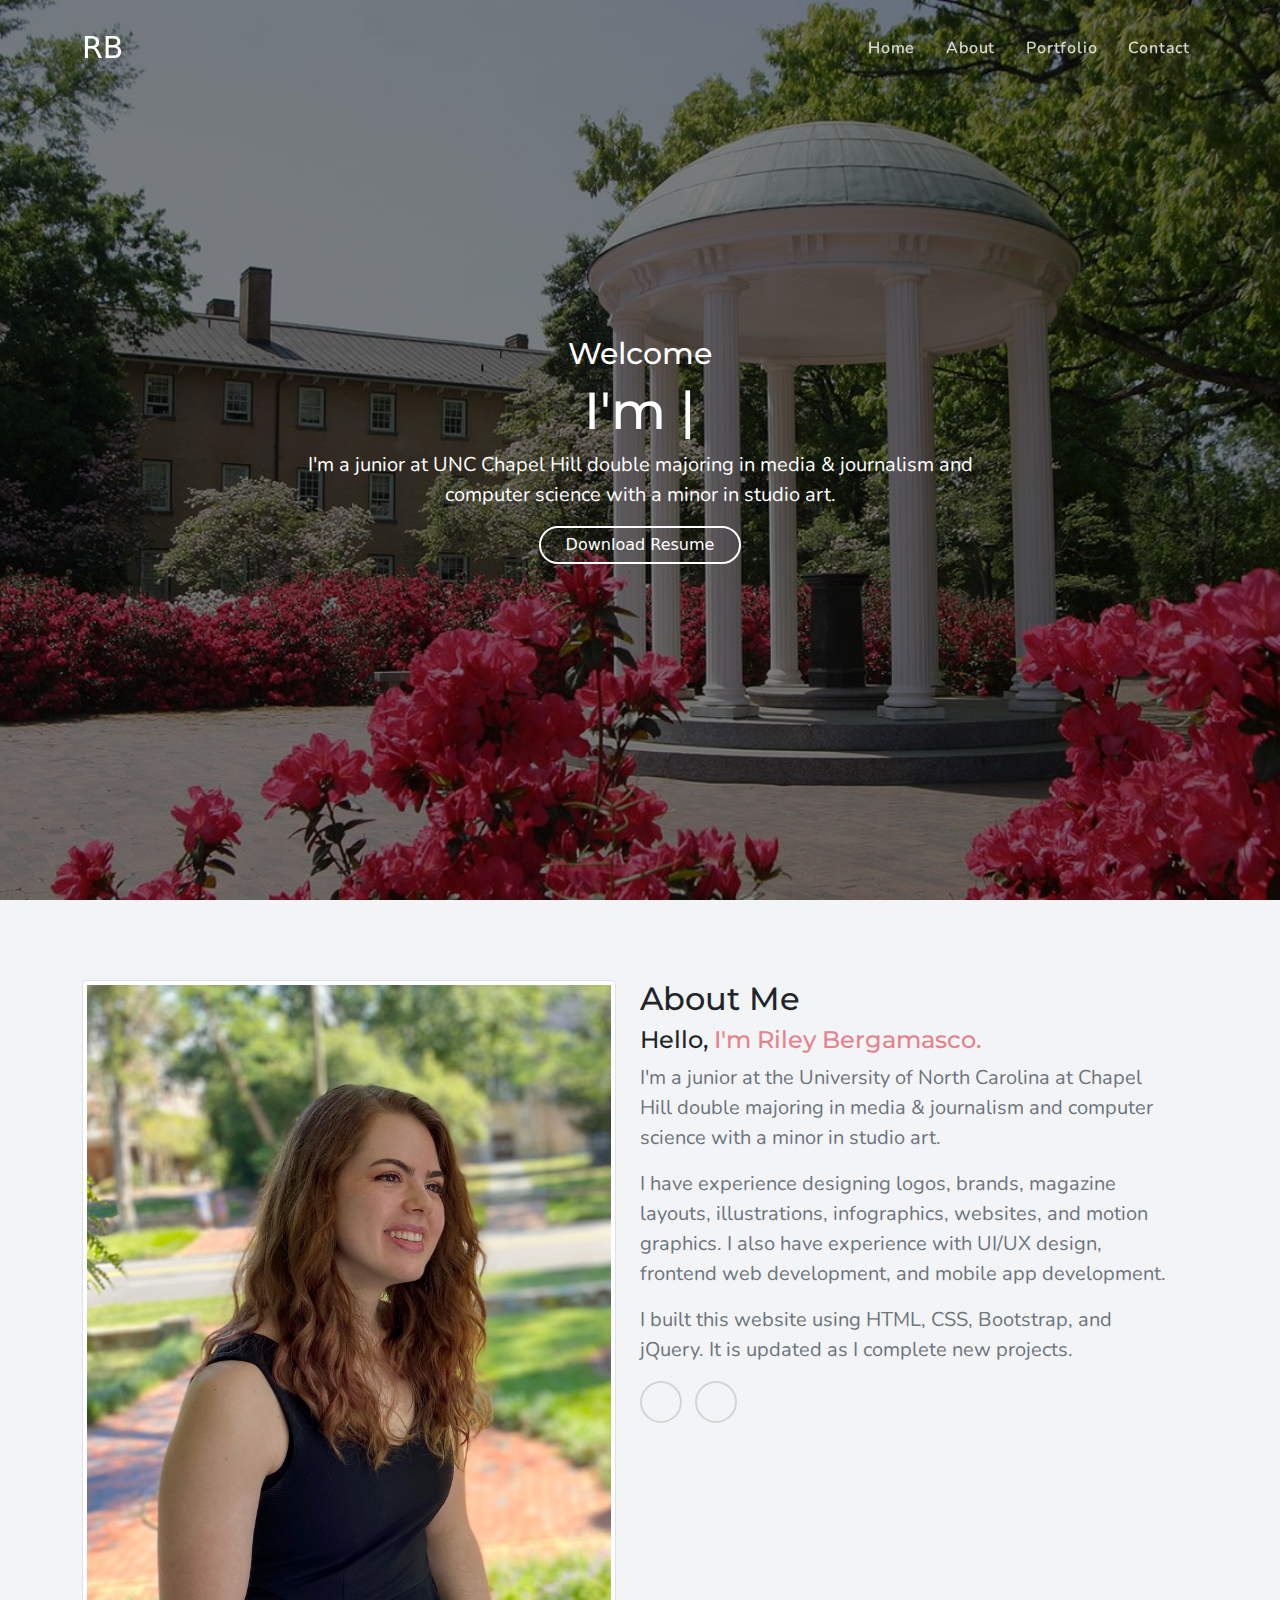
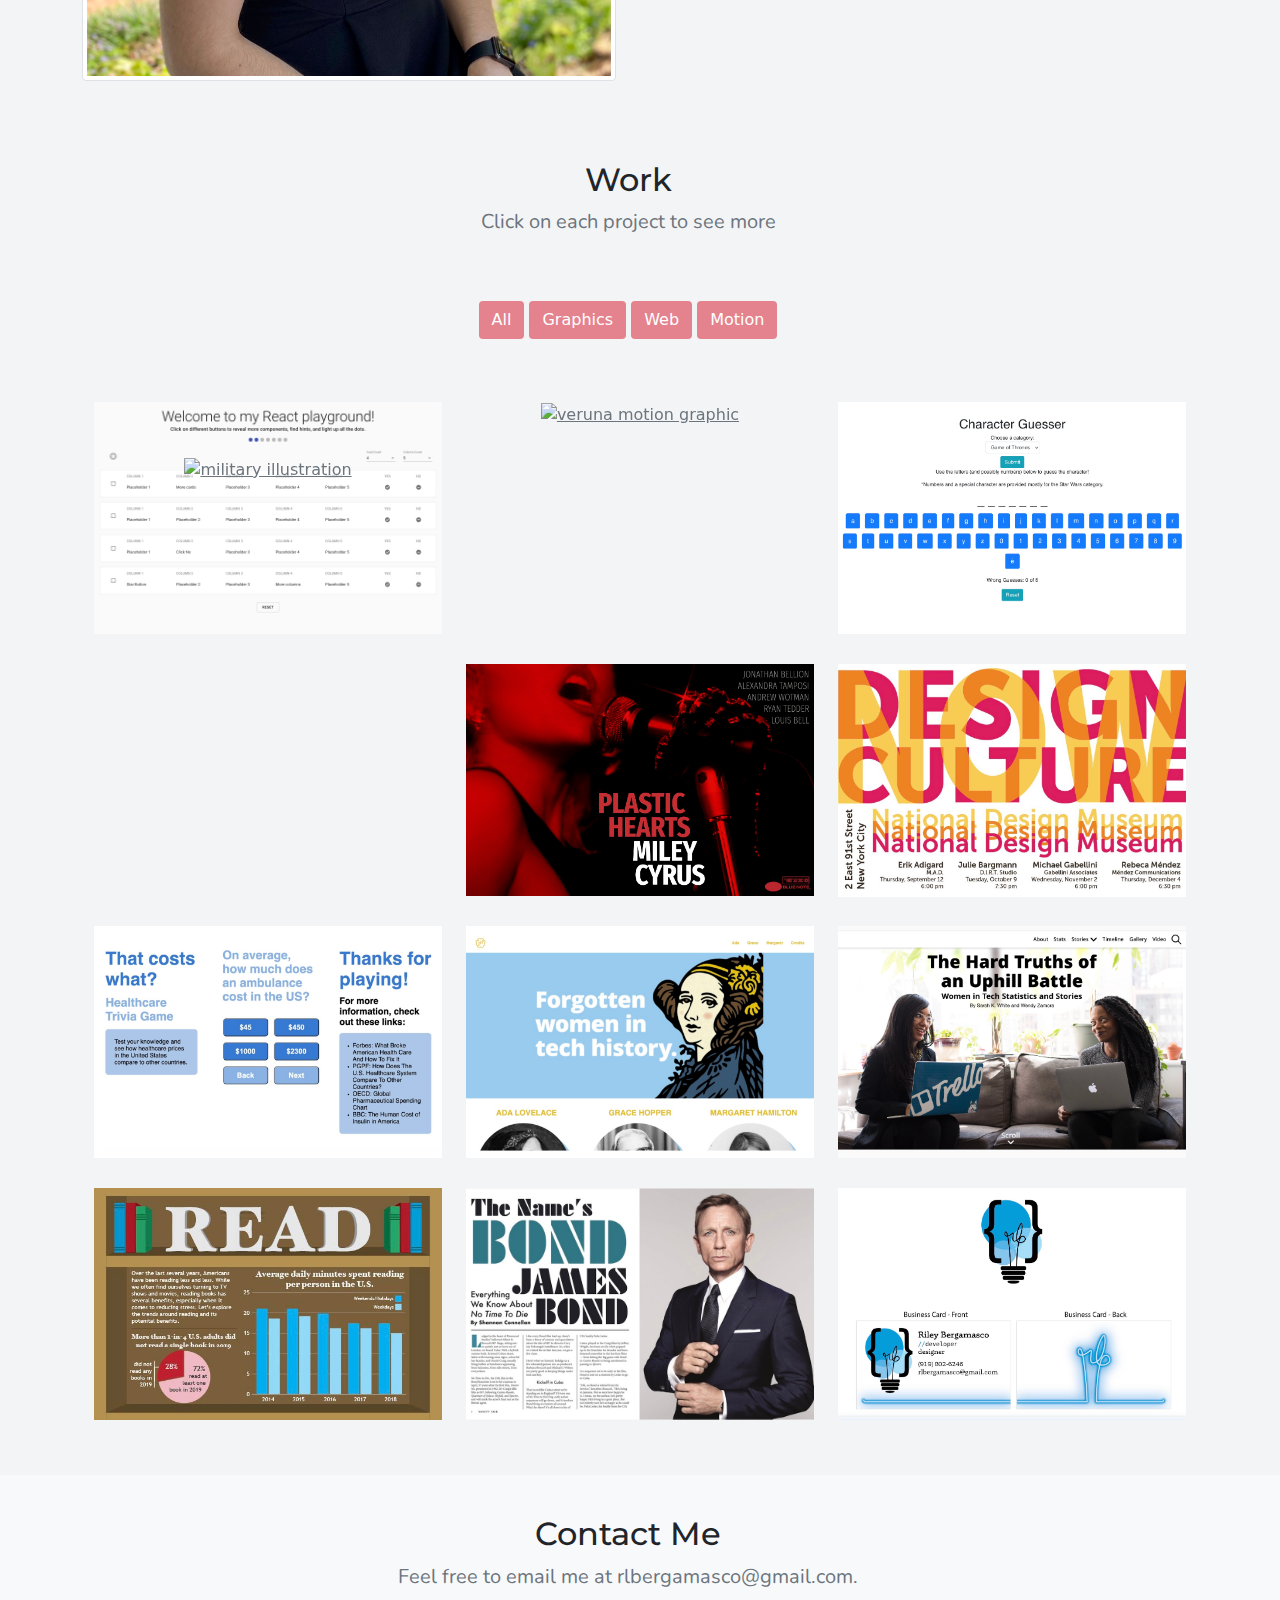
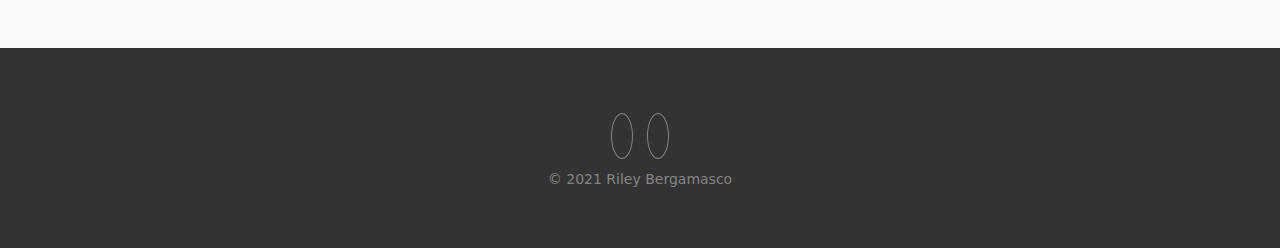
==== index.html @ 7dbed467 "Added react playground" ====
<!DOCTYPE html>
<html lang="en">
  <head>
    <meta charset="UTF-8" />
    <meta http-equiv="X-UA-Compatible" content="IE=edge" />
    <meta name="viewport" content="width=device-width, initial-scale=1.0" />
    <link rel="stylesheet" href="./lib/css/bootstrap.min.css" />
    <link rel="stylesheet" href="./lib/owl.carousel.min.css" />
    <link rel="stylesheet" href="./lib/owl.theme.default.min.css" />
    <link rel="icon" href="./images/rb-icon.png" />
    <link rel="stylesheet" href="./css/style.css" />
    <link rel="preconnect" href="https://fonts.gstatic.com" />
    <link
      href="https://fonts.googleapis.com/css2?family=Montserrat:wght@400;600;700&family=Nunito:wght@400;700&display=swap"
      rel="stylesheet"
    />
    <link rel="stylesheet" href="./lib/animate.css" />
    <title>Riley Bergamasco | Portfolio</title>
  </head>
  <body>
    <div class="preloader">
      <div class="circle"></div>
    </div>

    <nav class="navbar navbar-expand-lg sticky fixed-top r-nav">
      <div class="container">
        <a href="#" class="navbar-brand">RB</a>
        <button
          class="navbar-toggler"
          type="button"
          data-toggle="collapse"
          data-target="#navbarId"
        >
          <span><i class="fas fa-bars hamburger"></i></span>
        </button>
        <div class="collapse navbar-collapse" id="navbarId">
          <ul class="navbar-nav ms-auto">
            <li class="nav-item">
              <a href="#home" class="nav-link">Home</a>
            </li>
            <li class="nav-item">
              <a href="#about" class="nav-link">About</a>
            </li>
            <li class="nav-item">
              <a href="#portfolio" class="nav-link">Portfolio</a>
            </li>
            <li class="nav-item">
              <a href="#contact" class="nav-link">Contact</a>
            </li>
          </ul>
        </div>
      </div>
    </nav>

    <header id="home">
      <div class="container-fluid header-content">
        <div class="row">
          <div class="col text-center">
            <div class="content-box animate__animated animate__fadeInUp">
              <h4>Welcome</h4>
              <h1>
                I'm
                <span
                  class="element"
                  style="color: #ff8a98; font-weight: bold"
                ></span>
              </h1>
              <p>
                I'm a junior at UNC Chapel Hill double majoring in media &
                journalism and computer science with a minor in studio art.
              </p>
              <a
                href="./files/resume9-21-general.pdf"
                class="btn"
                download="rileybergamasco_resume"
                >Download Resume</a
              >
            </div>
          </div>
        </div>
      </div>
    </header>

    <div class="space"></div>

    <!-- About section -->

    <section class="about r-p" id="about">
      <div class="container">
        <div class="row">
          <div class="col-lg-6">
            <img
              src="./images/profile-picture2.jpg"
              class="img-fluid img-thumbnail"
              alt="profile picture"
            />
          </div>
          <div class="col-lg-6 mt-5 mt-lg-0">
            <h2>About Me</h2>
            <h4>
              Hello, <span style="color: #e4828d">I'm Riley Bergamasco.</span>
            </h4>
            <p>
              I'm a junior at the University of North Carolina at Chapel Hill
              double majoring in media & journalism and computer science with a
              minor in studio art.
            </p>
            <p>
              I have experience designing logos, brands, magazine layouts,
              illustrations, infographics, websites, and motion graphics. I also
              have experience with UI/UX design, frontend web development, and
              mobile app development.
            </p>
            <p>
              I built this website using HTML, CSS, Bootstrap, and jQuery. It is
              updated as I complete new projects.
            </p>
            <div>
              <ul class="list-inline">
                <li class="list-inline-item">
                  <a
                    href="https://www.linkedin.com/in/rileybergamasco/"
                    target="_blank"
                    ><i class="fab fa-linkedin-in"></i
                  ></a>
                </li>
                <li class="list-inline-item">
                  <a href="https://github.com/rlbergamasco" target="_blank"
                    ><i class="fab fa-github"></i
                  ></a>
                </li>
              </ul>
            </div>
          </div>
        </div>
      </div>
    </section>

    <!-- skills section -->

    <!-- <section class="exp-class" id="exp-id">
      <div class="container">
        <div class="row">
          <div
            class="col-md-6 d-flex justify-content-center align-items-center"
          >
            <h3>My Skills</h3>
          </div>
          <div class="col-md-6">
            <label>Java</label>
            <div class="progress">
              <div
                class="progress-bar"
                role="progressbar"
                style="width: 0%"
                aria-valuenow="0"
                aria-valuemin="0"
                aria-valuemax="100"
              >
                95%
              </div>
            </div>

            <label>HTML</label>
            <div class="progress">
              <div
                class="progress-bar"
                role="progressbar"
                style="width: 0%"
                aria-valuenow="0"
                aria-valuemin="0"
                aria-valuemax="100"
              >
                95%
              </div>
            </div>

            <label>CSS</label>
            <div class="progress">
              <div
                class="progress-bar"
                role="progressbar"
                style="width: 0%"
                aria-valuenow="0"
                aria-valuemin="0"
                aria-valuemax="100"
              >
                95%
              </div>
            </div>

            <label>JavaScript</label>
            <div class="progress">
              <div
                class="progress-bar"
                role="progressbar"
                style="width: 0%"
                aria-valuenow="0"
                aria-valuemin="0"
                aria-valuemax="100"
              >
                95%
              </div>
            </div>

            <label>Illustrator</label>
            <div class="progress">
              <div
                class="progress-bar"
                role="progressbar"
                style="width: 0%"
                aria-valuenow="0"
                aria-valuemin="0"
                aria-valuemax="100"
              >
                95%
              </div>
            </div>
          </div>

          <label>Photoshop</label>
          <div class="progress">
            <div
              class="progress-bar"
              role="progressbar"
              style="width: 0%"
              aria-valuenow="0"
              aria-valuemin="0"
              aria-valuemax="100"
            >
              95%
            </div>
          </div>

          <label>InDesign</label>
          <div class="progress">
            <div
              class="progress-bar"
              role="progressbar"
              style="width: 0%"
              aria-valuenow="0"
              aria-valuemin="0"
              aria-valuemax="100"
            >
              95%
            </div>
          </div>
        </div>
      </div>
    </section> -->

    <!-- services section -->

    <!-- <section class="services-class bg-sec r-p" id="services-id">
      <div class="container text-center">
        <div class="row">
          <div class="col">
            <h2>My Services</h2>
            <p>What we offer to our clients.</p>
          </div>
        </div>

        <div class="row">
          <div class="col-lg-4">
            <div class="card">
              <div class="card-header">
                <i class="fab fa-apple"></i>
              </div>
              <div class="card-body">
                <h5 class="card-title">App Development</h5>
                <div class="service-border"></div>
                <p class="card-text">
                  Lorem, ipsum dolor sit amet consectetur adipisicing elit.
                  Asperiores earum incidunt saepe, sequi officiis vero.
                </p>
              </div>
            </div>
          </div>

          <div class="col-lg-4">
            <div class="card">
              <div class="card-header">
                <i class="fab fa-opencart"></i>
              </div>
              <div class="card-body">
                <h5 class="card-title">E-Commerce Solutions</h5>
                <div class="service-border"></div>
                <p class="card-text">
                  Lorem, ipsum dolor sit amet consectetur adipisicing elit.
                  Asperiores earum incidunt saepe, sequi officiis vero.
                </p>
              </div>
            </div>
          </div>

          <div class="col-lg-4">
            <div class="card">
              <div class="card-header">
                <i class="fas fa-desktop"></i>
              </div>
              <div class="card-body">
                <h5 class="card-title">Website Development</h5>
                <div class="service-border"></div>
                <p class="card-text">
                  Lorem, ipsum dolor sit amet consectetur adipisicing elit.
                  Asperiores earum incidunt saepe, sequi officiis vero.
                </p>
              </div>
            </div>
          </div>
        </div>

        <div class="row">
          <div class="col-lg-4">
            <div class="card">
              <div class="card-header">
                <i class="fab fa-apple"></i>
              </div>
              <div class="card-body">
                <h5 class="card-title">App Development</h5>
                <div class="service-border"></div>
                <p class="card-text">
                  Lorem, ipsum dolor sit amet consectetur adipisicing elit.
                  Asperiores earum incidunt saepe, sequi officiis vero.
                </p>
              </div>
            </div>
          </div>

          <div class="col-lg-4">
            <div class="card">
              <div class="card-header">
                <i class="fab fa-opencart"></i>
              </div>
              <div class="card-body">
                <h5 class="card-title">E-Commerce Solutions</h5>
                <div class="service-border"></div>
                <p class="card-text">
                  Lorem, ipsum dolor sit amet consectetur adipisicing elit.
                  Asperiores earum incidunt saepe, sequi officiis vero.
                </p>
              </div>
            </div>
          </div>

          <div class="col-lg-4">
            <div class="card">
              <div class="card-header">
                <i class="fas fa-desktop"></i>
              </div>
              <div class="card-body">
                <h5 class="card-title">Website Development</h5>
                <div class="service-border"></div>
                <p class="card-text">
                  Lorem, ipsum dolor sit amet consectetur adipisicing elit.
                  Asperiores earum incidunt saepe, sequi officiis vero.
                </p>
              </div>
            </div>
          </div>
        </div>
      </div>
    </section> -->

    <!-- testimony section -->
    <!-- <setion class="testimony-class r-p bg-sec" id="testimony-id">
      <div class="container text-center">
        <div class="row">
          <div class="col">
            <h2>Testimony</h2>
            <p>What people say about me.</p>
          </div>
        </div>
        <div class="row">
          <div class="col">
            <div class="owl-carousel owl-theme">
              <div class="item">
                <div class="text-center test-item">
                  <i class="fas fa-quote-left"></i>
                  <div><img src="" class="mx-auto test-img rounded-circle" alt="someone"></div>
                  <p class="text-muted">Lorem ipsum dolor sit amet consectetur adipisicing elit. Reiciendis, eligendi.</p>
                  <p class="test-name">Name of person, title/company</p>
                </div>
              </div>

              <div class="item">
                <div class="text-center test-item">
                  <i class="fas fa-quote-left"></i>
                  <div><img src="" class="mx-auto test-img rounded-circle" alt="someone"></div>
                  <p class="text-muted">Lorem ipsum dolor sit amet consectetur adipisicing elit. Reiciendis, eligendi.</p>
                  <p class="test-name">Name of person, title/company</p>
                </div>
              </div>

              <div class="item">
                <div class="text-center test-item">
                  <i class="fas fa-quote-left"></i>
                  <div><img src="" class="mx-auto test-img rounded-circle" alt="someone"></div>
                  <p class="text-muted">Lorem ipsum dolor sit amet consectetur adipisicing elit. Reiciendis, eligendi.</p>
                  <p class="test-name">Name of person, title/company</p>
                </div>
              </div>

              <div class="item">
                <div class="text-center test-item">
                  <i class="fas fa-quote-left"></i>
                  <div><img src="" class="mx-auto test-img rounded-circle" alt="someone"></div>
                  <p class="text-muted">Lorem ipsum dolor sit amet consectetur adipisicing elit. Reiciendis, eligendi.</p>
                  <p class="test-name">Name of person, title/company</p>
                </div>
              </div>
            </div>
          </div>
        </div>
      </div>
    </setion> -->

    <!-- work section -->

    <!-- SPACING ISSUE IN WORK SECTION -->
    <section class="work r-p" id="portfolio">
      <div class="containter text-center">
        <div class="row">
          <div class="col mb-5">
            <h2>Work</h2>
            <p>Click on each project to see more</p>
          </div>
        </div>
        <div class="row">
          <div class="col-xs-12 mx-auto mb-5">
            <button class="btn r-btn" data-filter="all">All</button>
            <button class="btn r-btn" data-filter="1">Graphics</button>
            <button class="btn r-btn" data-filter="2">Web</button>
            <button class="btn r-btn" data-filter="3">Motion</button>
          </div>
        </div>
        <div class="container">
          <div class="row filter-container mx-auto">
            <div
              class="col-xs-6 col-sm-4 col-md-4 filtr-item card-wrapper"
              data-category="2"
            >
              <div>
                <a href="./web-design/react-playground/"
                  ><img
                    src="./images/react-playground.png"
                    class="img-fluid"
                    alt="react playground"
                /></a>
              </div>
            </div>

            <!-- <div
              class="col-xs-6 col-sm-4 col-md-4 filtr-item card-wrapper"
              data-category="2"
            >
              <div>
                <a href="./web-design/portfolio/"
                  ><img
                    src="./images/portfolio-home.jpg"
                    class="img-fluid"
                    alt="portfolio website"
                /></a>
              </div>
            </div> -->

            <!-- fix link and image -->
            <div
              class="col-xs-6 col-sm-4 col-md-4 filtr-item card-wrapper"
              data-category="3"
            >
              <div>
                <a href="./graphic-design/motion-graphic/"
                  ><img
                    src="./images/482-7-home.jpg"
                    class="img-fluid"
                    alt="veruna motion graphic"
                /></a>
              </div>
            </div>

            <div
              class="col-xs-6 col-sm-4 col-md-4 filtr-item card-wrapper"
              data-category="2"
            >
              <div>
                <a href="./web-design/character-guesser/"
                  ><img
                    src="./images/426-1-home.jpg"
                    class="img-fluid"
                    alt="character guesser"
                /></a>
              </div>
            </div>

            <!-- WANDAVISION fix link and image -->
            <!-- <div
              class="col-xs-6 col-sm-4 col-md-4 filtr-item card-wrapper"
              data-category="1"
            >
              <div>
                <a href="./graphic-design/album-redesign/"
                  ><img
                    src="./images/482-4-home.jpg"
                    class="img-fluid"
                    alt="wandavision zine"
                /></a>
              </div>
            </div> -->

            <!-- fix link -->
            <div
              class="col-xs-6 col-sm-4 col-md-4 filtr-item card-wrapper"
              data-category="1"
            >
              <div>
                <a href="./graphic-design/editorial-illustration/"
                  ><img
                    src="./images/482-4-home.jpg"
                    class="img-fluid"
                    alt="military illustration"
                /></a>
              </div>
            </div>

            <div
              class="col-xs-6 col-sm-4 col-md-4 filtr-item card-wrapper"
              data-category="1"
            >
              <div>
                <a href="./graphic-design/album-redesign/"
                  ><img
                    src="./images/482-2-home.jpg"
                    class="img-fluid"
                    alt="album cover design"
                /></a>
              </div>
            </div>

            <div
              class="col-xs-6 col-sm-4 col-md-4 filtr-item card-wrapper"
              data-category="1"
            >
              <div>
                <a href="./graphic-design/design-culture-now/"
                  ><img
                    src="./images/482-1-home.jpg"
                    class="img-fluid"
                    alt="design culture now poster"
                /></a>
              </div>
            </div>

            <div
              class="col-xs-6 col-sm-4 col-md-4 filtr-item card-wrapper"
              data-category="2"
            >
              <div>
                <a href="./web-design/that-costs-what/"
                  ><img
                    src="./images/queer-hack-20-home.jpg"
                    class="img-fluid"
                    alt="that costs what website"
                /></a>
              </div>
            </div>

            <div
              class="col-xs-6 col-sm-4 col-md-4 filtr-item card-wrapper"
              data-category="2"
            >
              <div>
                <a href="./web-design/forgotten-women/"
                  ><img
                    src="./images/187-2-home.jpg"
                    class="img-fluid"
                    alt="forgotten women website"
                /></a>
              </div>
            </div>

            <div
              class="col-xs-6 col-sm-4 col-md-4 filtr-item card-wrapper"
              data-category="2"
            >
              <div>
                <a href="./web-design/hard-truths/"
                  ><img
                    src="./images/187-1-home.jpg"
                    class="img-fluid"
                    alt="hard truths prototype"
                /></a>
              </div>
            </div>

            <div
              class="col-xs-6 col-sm-4 col-md-4 filtr-item card-wrapper"
              data-category="1"
            >
              <div>
                <a href="./graphic-design/read-infographic/"
                  ><img
                    src="./images/182-4-home.jpg"
                    class="img-fluid"
                    alt="reading infographic"
                /></a>
              </div>
            </div>

            <div
              class="col-xs-6 col-sm-4 col-md-4 filtr-item card-wrapper"
              data-category="1"
            >
              <div>
                <a href="./graphic-design/bond-magazine/"
                  ><img
                    src="./images/182-3-home.jpg"
                    class="img-fluid"
                    alt="james bond magazine"
                /></a>
              </div>
            </div>

            <div
              class="col-xs-6 col-sm-4 col-md-4 filtr-item card-wrapper"
              data-category="1"
            >
              <div>
                <a href="./graphic-design/identity-design/"
                  ><img
                    src="./images/182-1-home.jpg"
                    class="img-fluid"
                    alt="personal identity design"
                /></a>
              </div>
            </div>
          </div>
        </div>
      </div>
    </section>

    <!-- contact section -->

    <section class="contact r-p bg-sec" id="contact">
      <div class="container text-center">
        <div class="row">
          <div class="col">
            <h2>Contact Me</h2>
            <p>Feel free to email me at rlbergamasco@gmail.com.</p>
            <!-- <p>
              I'm Available for Full-Time Opportunities in the Summer and
              Part-Time Opportunities During the Semester
            </p> -->
          </div>
        </div>
        <!-- remove next two lines when uncommenting -->
      </div>
    </section>

    <!-- <div class="row mt-5">
          <div class="col">
            <form>
              <div class="form-row">
                <div class="form-group col-md-6">
                  <input type="text" class="form-control" placeholder="Name" />
                </div>
                <div class="form-group col-md-6">
                  <input
                    type="email"
                    class="form-control"
                    placeholder="Email"
                  />
                </div>
              </div>
              <div class="form-group">
                <input type="text" class="form-control" placeholder="Subject" />
              </div>
              <div class="form-group">
                <textarea
                  class="form-control"
                  rows="7"
                  placeholder="Your Message"
                  style="resize: none"
                ></textarea>
              </div>
              <button type="submit" class="btn r-btn float-right">
                Submit
              </button>
            </form>
          </div>
        </div>
      </div>
    </section> -->

    <!-- footer -->
    <footer>
      <div
        class="container h-100 d-flex align-items-center justify-content-center"
      >
        <div class="row">
          <div class="col">
            <div class="r-icon text-center mt-3">
              <ul class="list-inline justify-content-center">
                <li class="list-inline-item">
                  <a
                    href="https://www.linkedin.com/in/rileybergamasco/"
                    target="_blank"
                    ><i class="fab fa-linkedin-in"></i
                  ></a>
                </li>
                <li class="list-inline-item">
                  <a href="https://github.com/rlbergamasco" target="_blank"
                    ><i class="fab fa-github"></i
                  ></a>
                </li>
              </ul>
            </div>
            <small>&copy; 2021 Riley Bergamasco</small>
          </div>
        </div>
      </div>
    </footer>

    <script src="./lib/jquery-3.6.0.min.js"></script>
    <script src="./lib/popper.min.js"></script>
    <script src="./lib/typed.js"></script>
    <script src="./lib/jquery.waypoints.min.js"></script>
    <script src="./lib/jquery.filterizr.min.js"></script>
    <script src="./lib/owl.carousel.min.js"></script>
    <script src="./lib/js/bootstrap.min.js"></script>
    <script src="./js/app.js"></script>
    <script
      src="https://kit.fontawesome.com/4607f4eee4.js"
      crossorigin="anonymous"
    ></script>
  </body>
</html>
---- css/style.css ----
/* base rules */

* {
  margin: 0;
  padding: 0;
  max-width: 100%;
  /* max-width fixes the spacing issue in work section */
}

h1,
h2,
h3,
h4,
h5,
h6 {
  font-family: "Montserrat", sans-serif;
}

h3 {
  font-size: 22px;
}

body {
  background-color: #f3f4f5;
}

p {
  font-family: "Nunito", sans-serif;
  font-size: 20px;
  line-height: 30px;
  color: #6c757d;
}

a {
  color: #6c757d;
}

a:hover {
  color: black;
}

.r-btn {
  padding-bottom: 5px 20px;
  background-color: #e4828d !important;
  color: white !important;
}

.bg-sec {
  background: #f8f9fa;
}

/* preloader */

.preloader {
  position: fixed;
  top: 0;
  left: 0;
  width: 100%;
  height: 100%;
  background-color: black;
  z-index: 99998;
}

.preloader:before {
  content: "";
  position: absolute;
  bottom: 0;
  width: 100%;
  height: 50%;
  background: black;
  transition: 1s;
}

.preloader:after {
  content: "";
  position: absolute;
  top: 0;
  width: 100%;
  height: 50%;
  background: black;
  transition: 1s;
}

.preloader.complete:before {
  bottom: -50%;
}

.preloader.complete:after {
  top: -50%;
}

.preloader.complete {
  visibility: hidden;
}

.circle {
  position: absolute;
  top: 50%;
  left: 50%;
  transform: translate(-50%, -50%);
  width: 100px;
  height: 100px;
  border-radius: 50%;
  border: 10px solid rgba(255, 255, 255, 0.1);
  border-top: 10px solid #e4828d;
  animation: animate 1.5s infinite linear;
  z-index: 99999;
}

@keyframes animate {
  0% {
    transform: translate(-50%, -50%) rotate(0deg);
  }
  100% {
    transform: translate(-50%, -50%) rotate(360deg);
  }
}

/* navigation */

nav.r-nav {
  background: transparent;
  padding: 20px 0;
  transition: 0.5s all;
}

nav .navbar-brand {
  font-size: 30px;
  color: white;
  /* transition: 0.5s all; */
}

nav .navbar-nav li a {
  color: rgba(255, 255, 255, 0.8) !important;
  font-size: 16px;
  letter-spacing: 0.05em;
  font-weight: 600;
  font-family: "Nunito", sans-serif;
}

nav .navbar-nav li {
  margin-left: 15px;
}

nav.r-nav.stickyadd {
  background: white !important;
  padding: 15px 0;
  box-shadow: 0 1px 8px 3px rgba(0, 0, 0, 0.05);
  transition: 0.5s all ease-in-out;
}

nav.stickyadd .navbar-brand {
  color: black;
  font-size: 40px;
  transition: 0.5s all;
}

nav.stickyadd .navbar-nav .nav-link {
  color: black !important;
}

.navbar .hamburger {
  color: white;
}

nav.stickyadd .hamburger {
  color: black;
}

.space {
  height: 40px;
}

.r-p {
  padding-top: 40px;
  padding-bottom: 40px;
}

/* nav for side pages */
nav.r-nav.dark {
  background: none;
  padding: 15px 0;
  transition: 0.5s all ease-in-out;
}

nav.dark .navbar-brand {
  color: black;
  transition: 0.5s all;
}

nav.dark .navbar-nav .nav-link {
  color: black !important;
}

nav.dark .hamburger {
  color: black;
}

/* header */

header {
  height: 100vh;
  width: 100%;
  background-image: linear-gradient(rgba(0, 0, 0, 0.5), rgba(0, 0, 0, 0.5)),
    url("../images/old-well.jpg");
  background-repeat: no-repeat;
  background-size: cover;
  background-position: center;
}

.header-content {
  height: 100vh;
  display: flex;
  flex-direction: column;
  align-items: center;
  justify-content: center;
}

.content-box {
  max-width: 700px;
  color: white;
}

.content-box h4 {
  font-size: 30px;
}

.content-box h1 {
  font-size: 52px;
}

@media (min-width: 150px) {
  .content-box h1 {
    font-size: 27px;
  }
}

@media (min-width: 380px) {
  .content-box h1 {
    font-size: 30px;
  }
}

@media (min-width: 500px) {
  .content-box h1 {
    font-size: 40px;
  }
}

@media (min-width: 700px) {
  .content-box h1 {
    font-size: 52px;
  }
}

.content-box a {
  color: white;
  text-decoration: none;
  border: 2px solid white;
  border-radius: 20px;
  padding: 5px 25px;
}

.content-box a:hover {
  color: black;
  background: white;
  transition: 0.5s all;
}

.content-box p {
  color: white;
}

/* about section*/

.about li a {
  color: black;
  display: inline-block;
  height: 42px;
  width: 42px;
  font-size: 20px;
  border: 2px solid #d4d4d4;
  border-radius: 50%;
  line-height: 40px;
  transition: 0.5s all;
  text-align: center;
}

.about li a:hover {
  color: #e4828d;
}

/* experience section */

.exp-class .progress {
  height: 10px;
  border-radius: 20px;
  font-size: 10px;
}

.progress-bar {
  background-color: #e4828d !important;
}

.exp-class label {
  font-size: 20px;
  margin: 10px;
}

/* service section */

.card,
.card-header {
  background: #f8f9fa !important;
}

.card-header {
  border: none !important;
}

.services-class .card-header i {
  font-size: 50px;
}

.service-border {
  height: 2px;
  width: 40px;
  margin: 15px auto;
  background: #e65f78;
}

/* testimony section */

.testimony-class .test-item {
  max-width: 500px;
  margin: 50px auto;
}

.testimony-class .test-item .test-img {
  width: 50px;
  height: 50px;
  object-fit: cover;
}

.testimony-class .test-item i {
  color: grey;
}

.test-item p.test-name {
  font-size: 11px;
}

/* work section */

.work .card-wrapper {
  padding-top: 15px;
  padding-bottom: 15px;
}

/* footer */

footer {
  height: 200px;
  background-color: #333333;
}

footer .r-icon a {
  font-size: 20px;
  color: #848484;
  padding: 10px;
  border: 1px solid #848484;
  border-radius: 50%;
}

footer .r-icon a:hover {
  border: 1px solid #eee;
  color: #eee;
  transition: 0.5s all;
}

small {
  color: #848484;
}
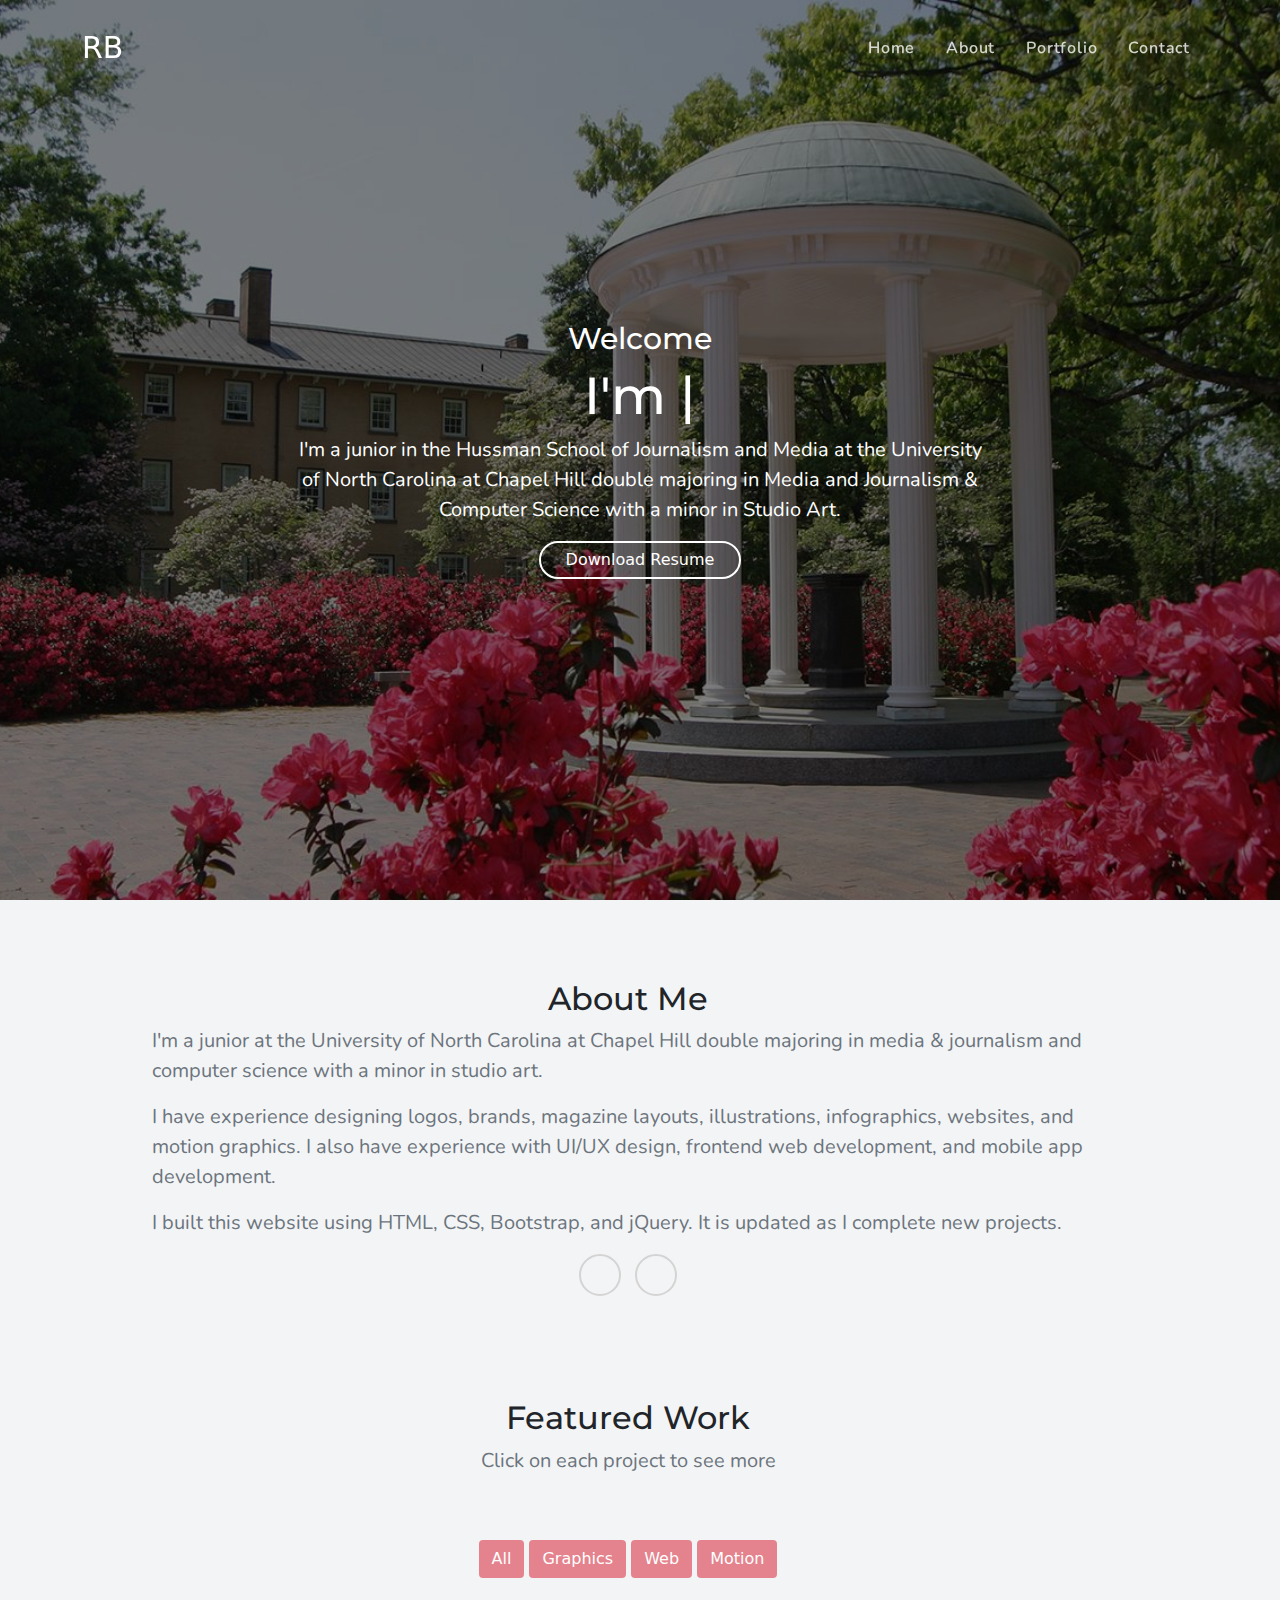
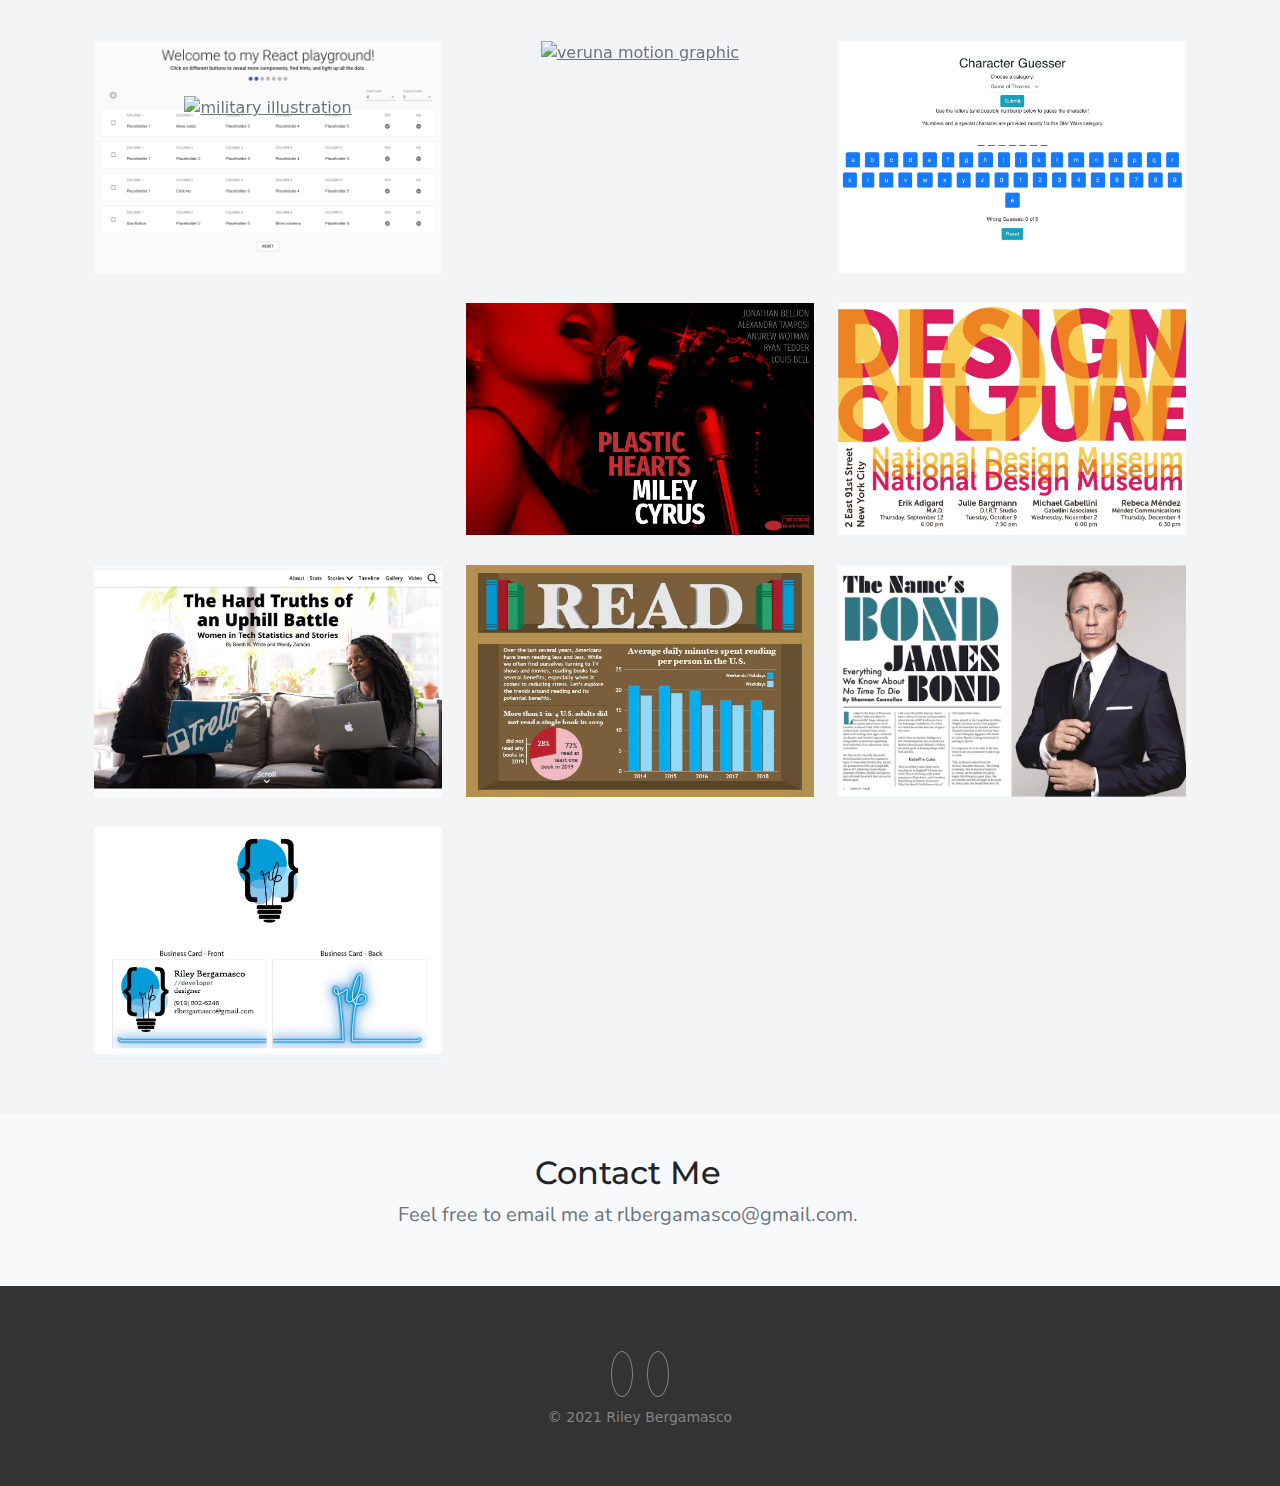
==== commit f2511a8c: "Fixed nav bar, updated resume and intro" ====
--- a/index.html
+++ b/index.html
@@ -28,8 +28,8 @@
         <button
           class="navbar-toggler"
           type="button"
-          data-toggle="collapse"
-          data-target="#navbarId"
+          data-bs-toggle="collapse"
+          data-bs-target="#navbarId"
         >
           <span><i class="fas fa-bars hamburger"></i></span>
         </button>
@@ -66,11 +66,13 @@
                 ></span>
               </h1>
               <p>
-                I'm a junior at UNC Chapel Hill double majoring in media &
-                journalism and computer science with a minor in studio art.
+                I'm a junior in the Hussman School of Journalism and Media at
+                the University of North Carolina at Chapel Hill double majoring
+                in Media and Journalism & Computer Science with a minor in
+                Studio Art.
               </p>
               <a
-                href="./files/resume9-21-general.pdf"
+                href="./files/resume.pdf"
                 class="btn"
                 download="rileybergamasco_resume"
                 >Download Resume</a
@@ -85,21 +87,11 @@
 
     <!-- About section -->
 
-    <section class="about r-p" id="about">
+    <section class="about r-p mx-auto" id="about">
       <div class="container">
         <div class="row">
-          <div class="col-lg-6">
-            <img
-              src="./images/profile-picture2.jpg"
-              class="img-fluid img-thumbnail"
-              alt="profile picture"
-            />
-          </div>
-          <div class="col-lg-6 mt-5 mt-lg-0">
-            <h2>About Me</h2>
-            <h4>
-              Hello, <span style="color: #e4828d">I'm Riley Bergamasco.</span>
-            </h4>
+          <div class="col mt-5 mt-lg-0 about">
+            <h2 class="text-center">About Me</h2>
             <p>
               I'm a junior at the University of North Carolina at Chapel Hill
               double majoring in media & journalism and computer science with a
@@ -115,7 +107,7 @@
               I built this website using HTML, CSS, Bootstrap, and jQuery. It is
               updated as I complete new projects.
             </p>
-            <div>
+            <div class="d-flex justify-content-center">
               <ul class="list-inline">
                 <li class="list-inline-item">
                   <a
@@ -422,7 +414,7 @@
       <div class="containter text-center">
         <div class="row">
           <div class="col mb-5">
-            <h2>Work</h2>
+            <h2>Featured Work</h2>
             <p>Click on each project to see more</p>
           </div>
         </div>
@@ -551,7 +543,7 @@
               </div>
             </div>
 
-            <div
+            <!-- <div
               class="col-xs-6 col-sm-4 col-md-4 filtr-item card-wrapper"
               data-category="2"
             >
@@ -563,9 +555,9 @@
                     alt="that costs what website"
                 /></a>
               </div>
-            </div>
-
-            <div
+            </div> -->
+
+            <!-- <div
               class="col-xs-6 col-sm-4 col-md-4 filtr-item card-wrapper"
               data-category="2"
             >
@@ -577,7 +569,7 @@
                     alt="forgotten women website"
                 /></a>
               </div>
-            </div>
+            </div> -->
 
             <div
               class="col-xs-6 col-sm-4 col-md-4 filtr-item card-wrapper"
@@ -721,7 +713,7 @@
       </div>
     </footer>
 
-    <script src="./lib/jquery-3.6.0.min.js"></script>
+    <script src="https://ajax.googleapis.com/ajax/libs/jquery/3.5.1/jquery.min.js"></script>
     <script src="./lib/popper.min.js"></script>
     <script src="./lib/typed.js"></script>
     <script src="./lib/jquery.waypoints.min.js"></script>
--- a/css/style.css
+++ b/css/style.css
@@ -273,6 +273,10 @@
 
 /* about section*/
 
+.about {
+  max-width: 1000px;
+}
+
 .about li a {
   color: black;
   display: inline-block;
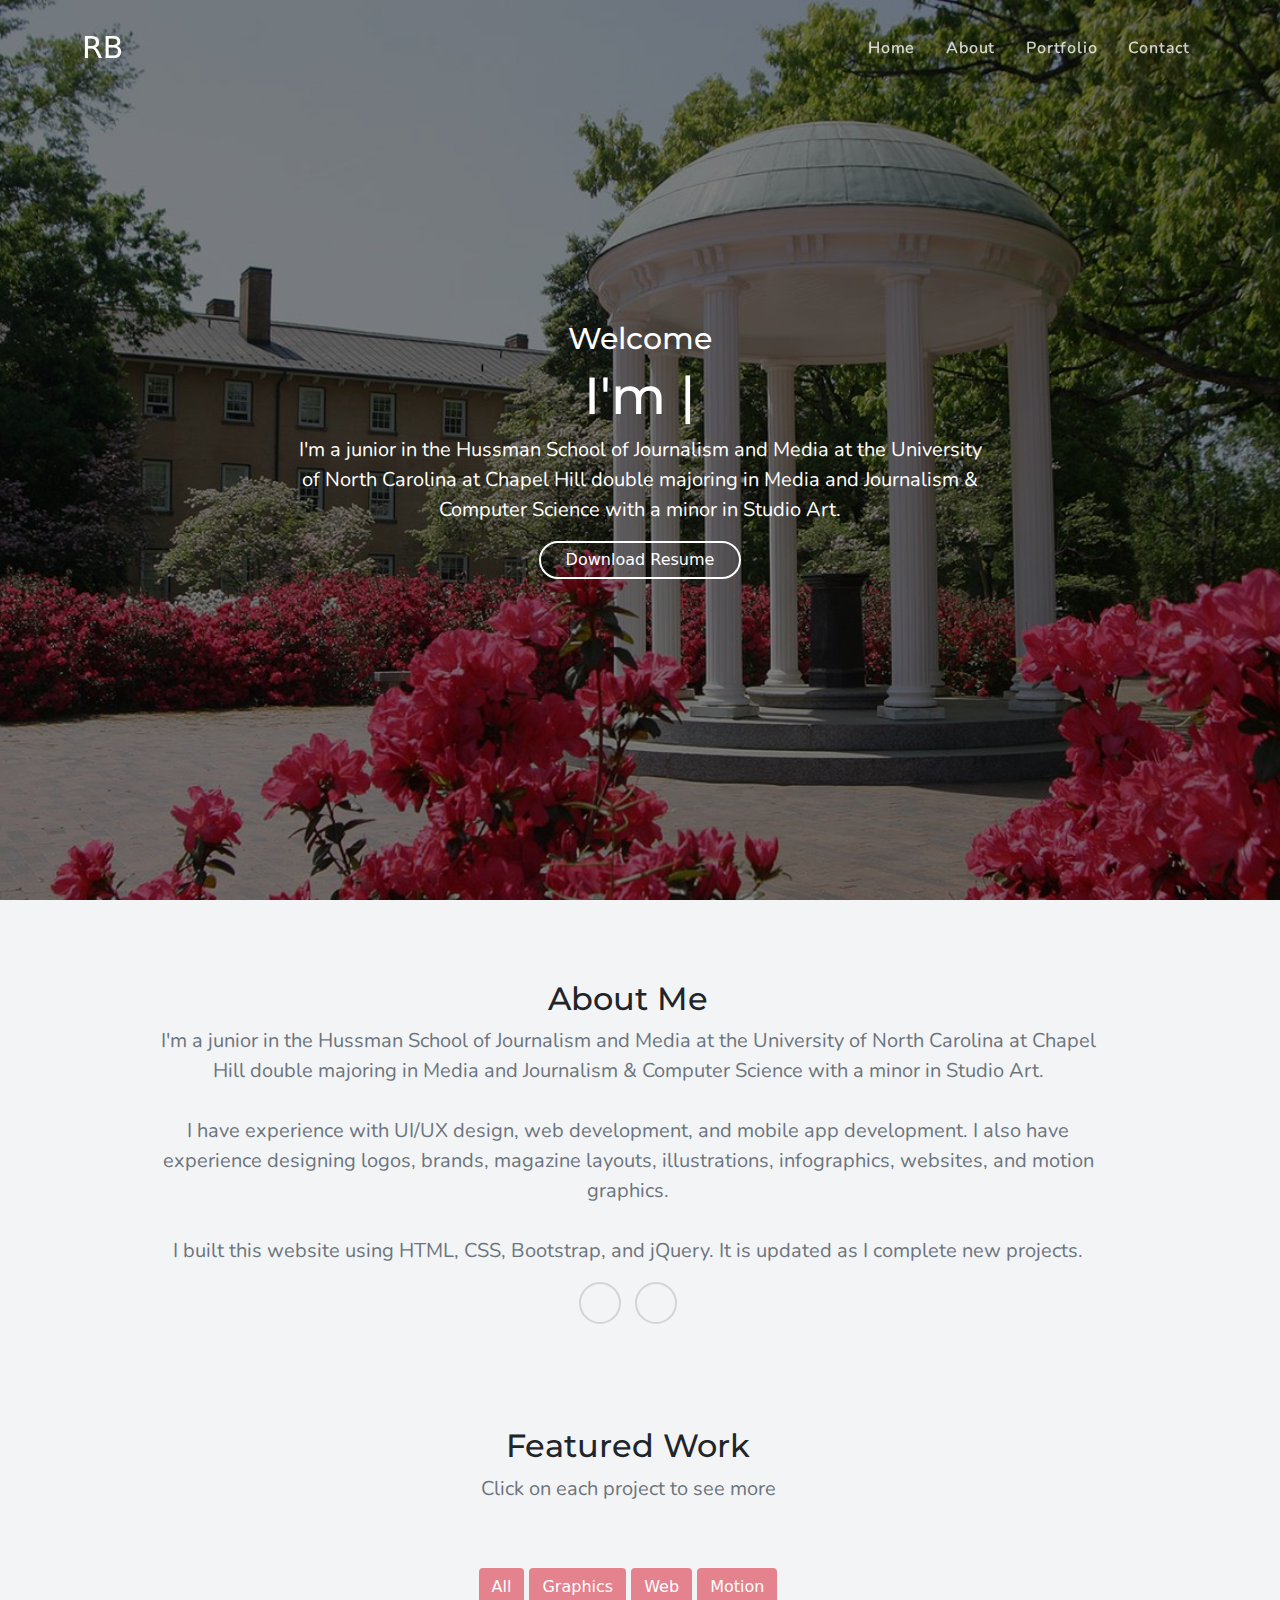
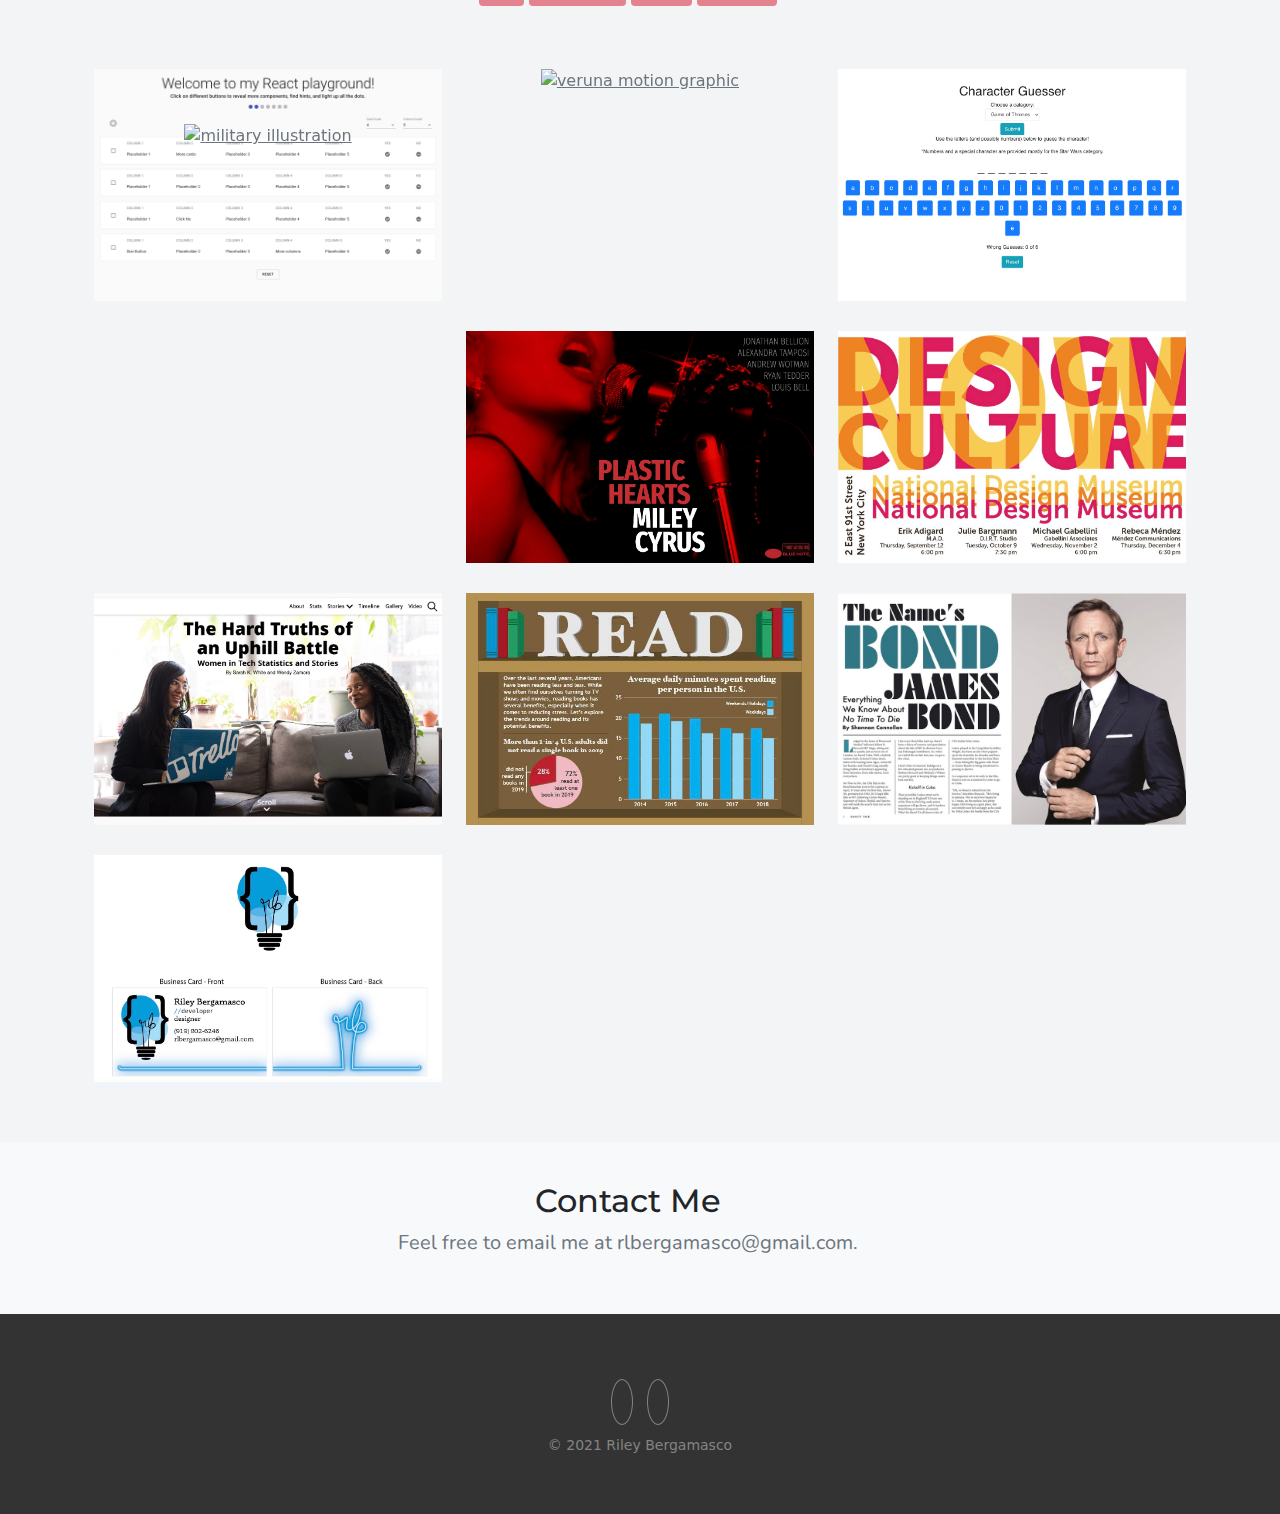
==== commit 93716f87: "intro update" ====
--- a/index.html
+++ b/index.html
@@ -92,18 +92,15 @@
         <div class="row">
           <div class="col mt-5 mt-lg-0 about">
             <h2 class="text-center">About Me</h2>
-            <p>
-              I'm a junior at the University of North Carolina at Chapel Hill
-              double majoring in media & journalism and computer science with a
-              minor in studio art.
-            </p>
-            <p>
-              I have experience designing logos, brands, magazine layouts,
-              illustrations, infographics, websites, and motion graphics. I also
-              have experience with UI/UX design, frontend web development, and
-              mobile app development.
-            </p>
-            <p>
+            <p class="text-center">
+              I'm a junior in the Hussman School of Journalism and Media at
+              the University of North Carolina at Chapel Hill double majoring
+              in Media and Journalism & Computer Science with a minor in
+              Studio Art. </br></br>
+              I have experience with UI/UX design, web development, and
+              mobile app development. I also have experience designing logos,
+              brands, magazine layouts, illustrations, infographics, websites,
+              and motion graphics. </br></br>
               I built this website using HTML, CSS, Bootstrap, and jQuery. It is
               updated as I complete new projects.
             </p>
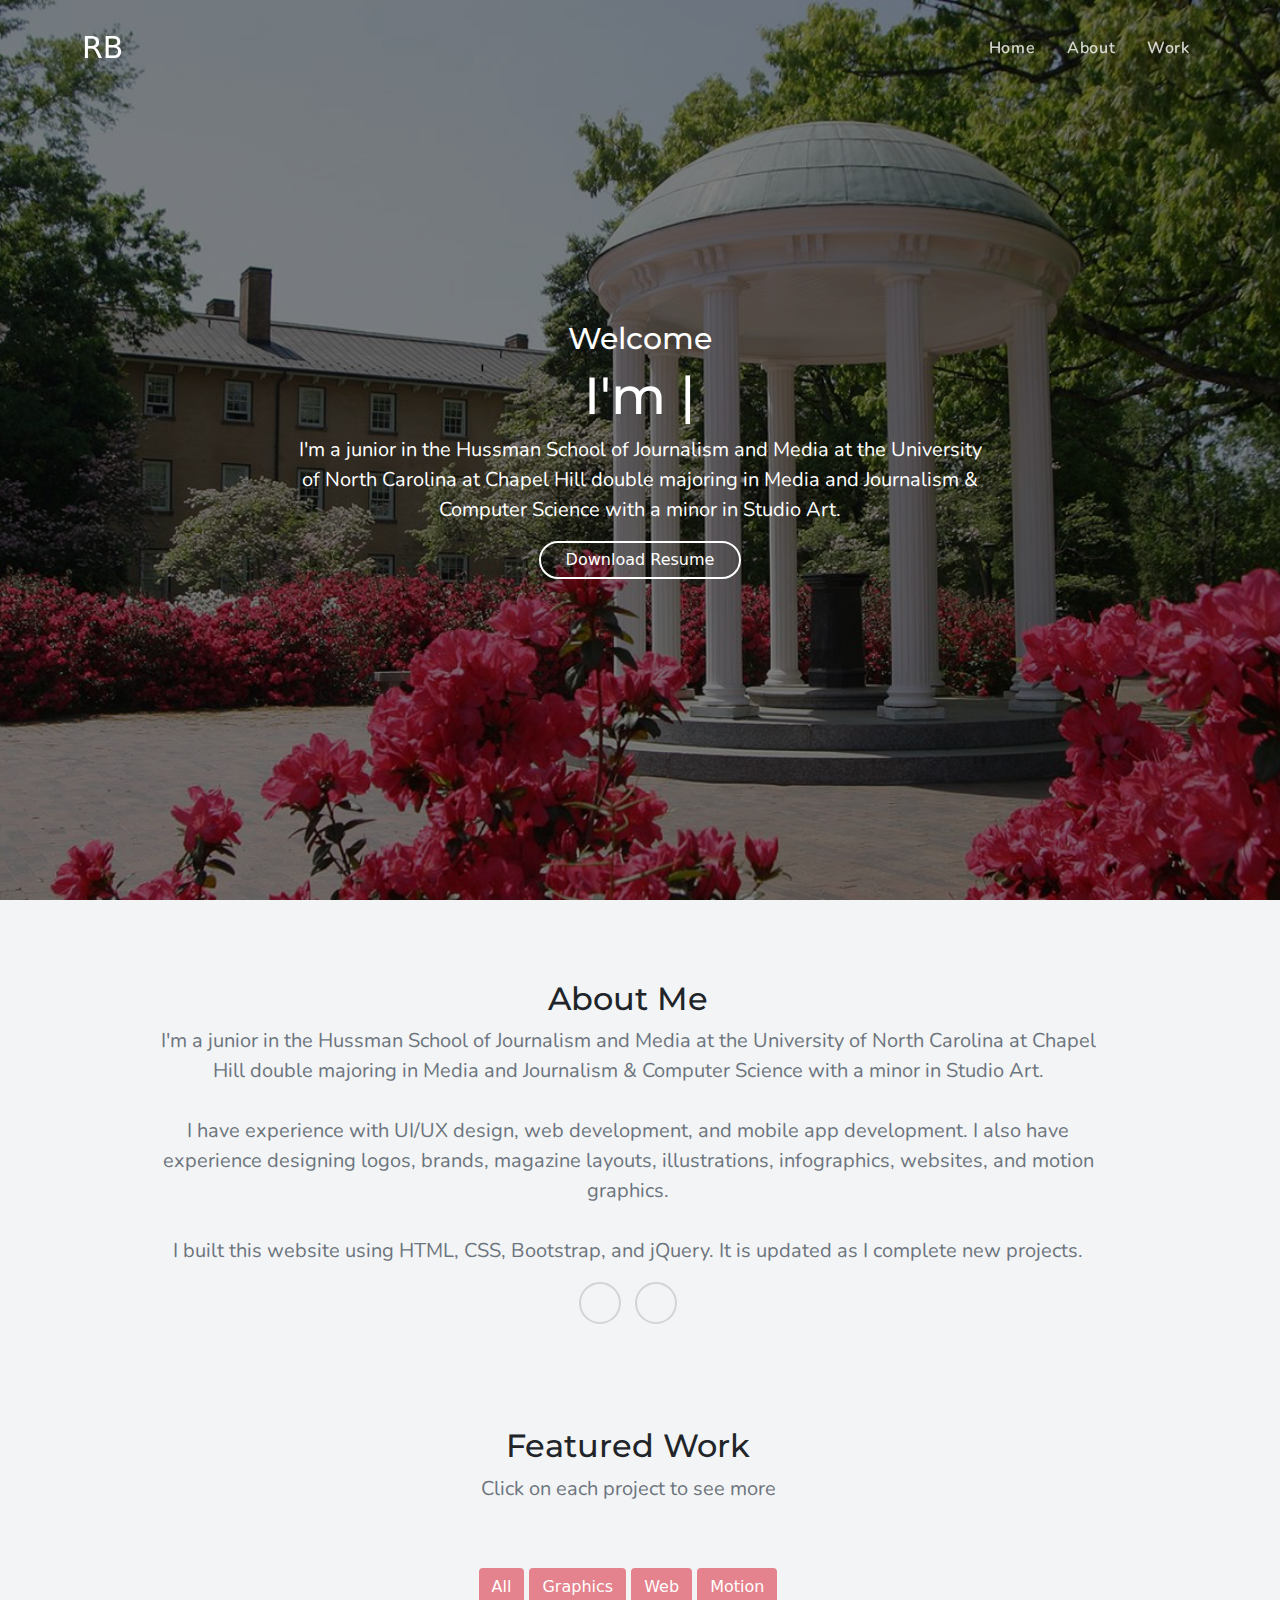
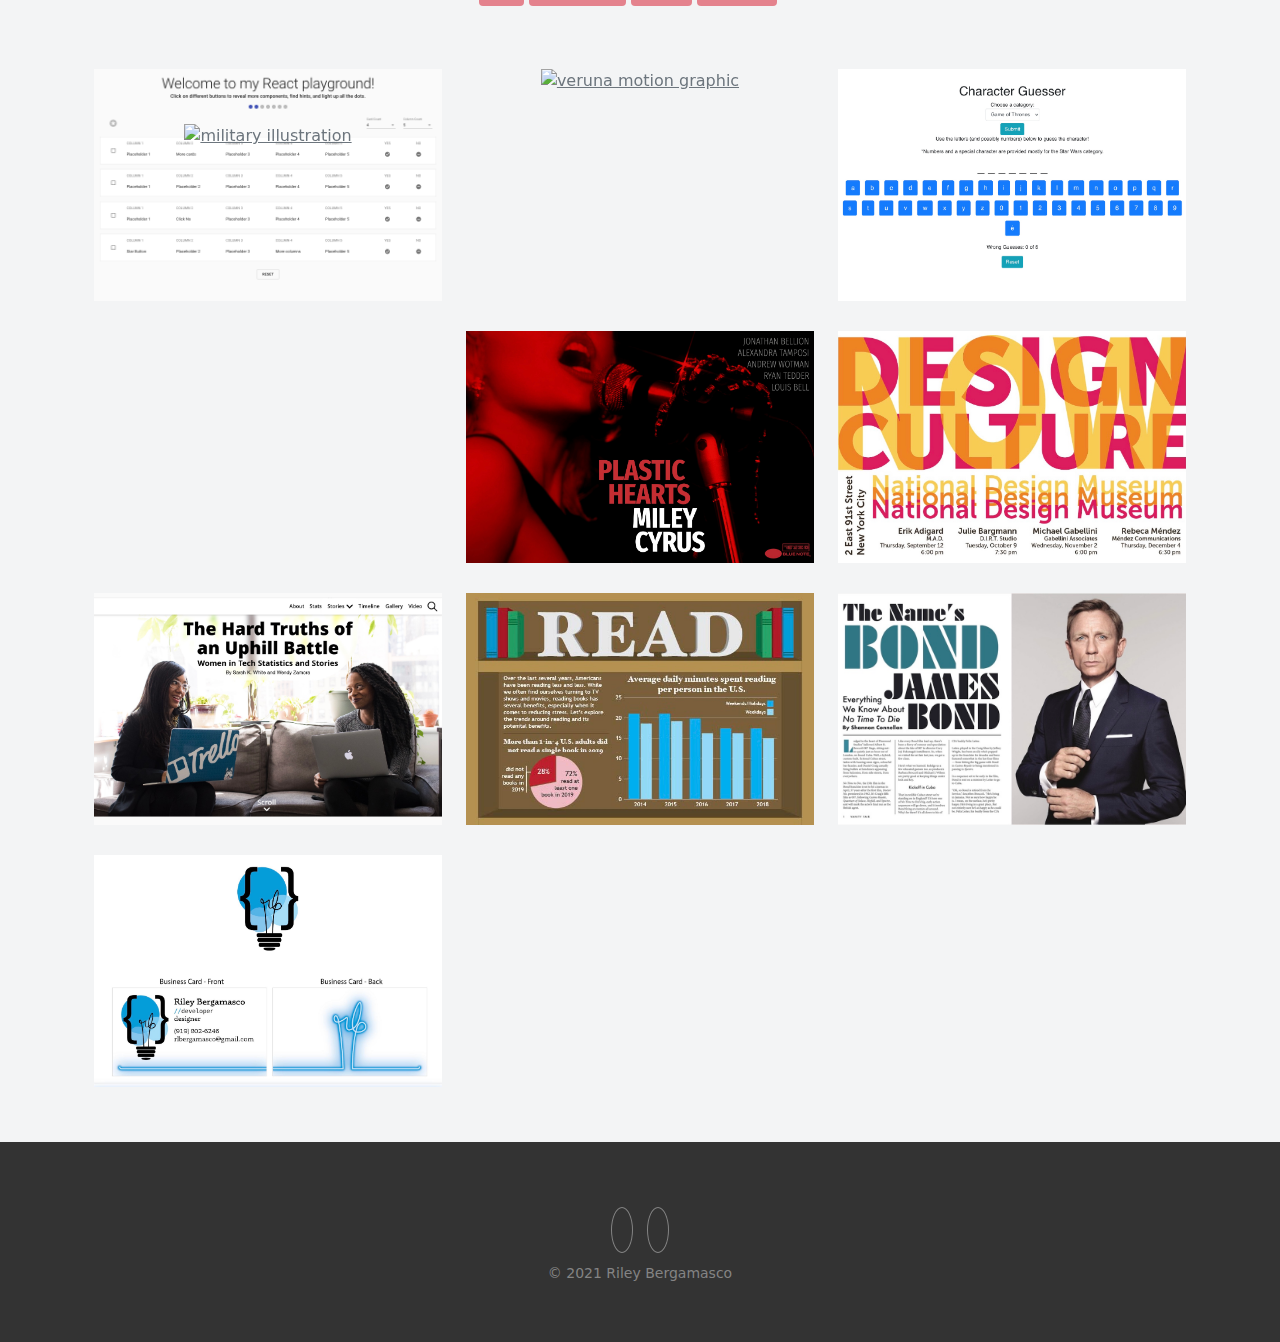
==== commit 75734269: "Nav changes" ====
--- a/index.html
+++ b/index.html
@@ -42,10 +42,7 @@
               <a href="#about" class="nav-link">About</a>
             </li>
             <li class="nav-item">
-              <a href="#portfolio" class="nav-link">Portfolio</a>
-            </li>
-            <li class="nav-item">
-              <a href="#contact" class="nav-link">Contact</a>
+              <a href="#portfolio" class="nav-link">Work</a>
             </li>
           </ul>
         </div>
@@ -628,59 +625,6 @@
       </div>
     </section>
 
-    <!-- contact section -->
-
-    <section class="contact r-p bg-sec" id="contact">
-      <div class="container text-center">
-        <div class="row">
-          <div class="col">
-            <h2>Contact Me</h2>
-            <p>Feel free to email me at rlbergamasco@gmail.com.</p>
-            <!-- <p>
-              I'm Available for Full-Time Opportunities in the Summer and
-              Part-Time Opportunities During the Semester
-            </p> -->
-          </div>
-        </div>
-        <!-- remove next two lines when uncommenting -->
-      </div>
-    </section>
-
-    <!-- <div class="row mt-5">
-          <div class="col">
-            <form>
-              <div class="form-row">
-                <div class="form-group col-md-6">
-                  <input type="text" class="form-control" placeholder="Name" />
-                </div>
-                <div class="form-group col-md-6">
-                  <input
-                    type="email"
-                    class="form-control"
-                    placeholder="Email"
-                  />
-                </div>
-              </div>
-              <div class="form-group">
-                <input type="text" class="form-control" placeholder="Subject" />
-              </div>
-              <div class="form-group">
-                <textarea
-                  class="form-control"
-                  rows="7"
-                  placeholder="Your Message"
-                  style="resize: none"
-                ></textarea>
-              </div>
-              <button type="submit" class="btn r-btn float-right">
-                Submit
-              </button>
-            </form>
-          </div>
-        </div>
-      </div>
-    </section> -->
-
     <!-- footer -->
     <footer>
       <div
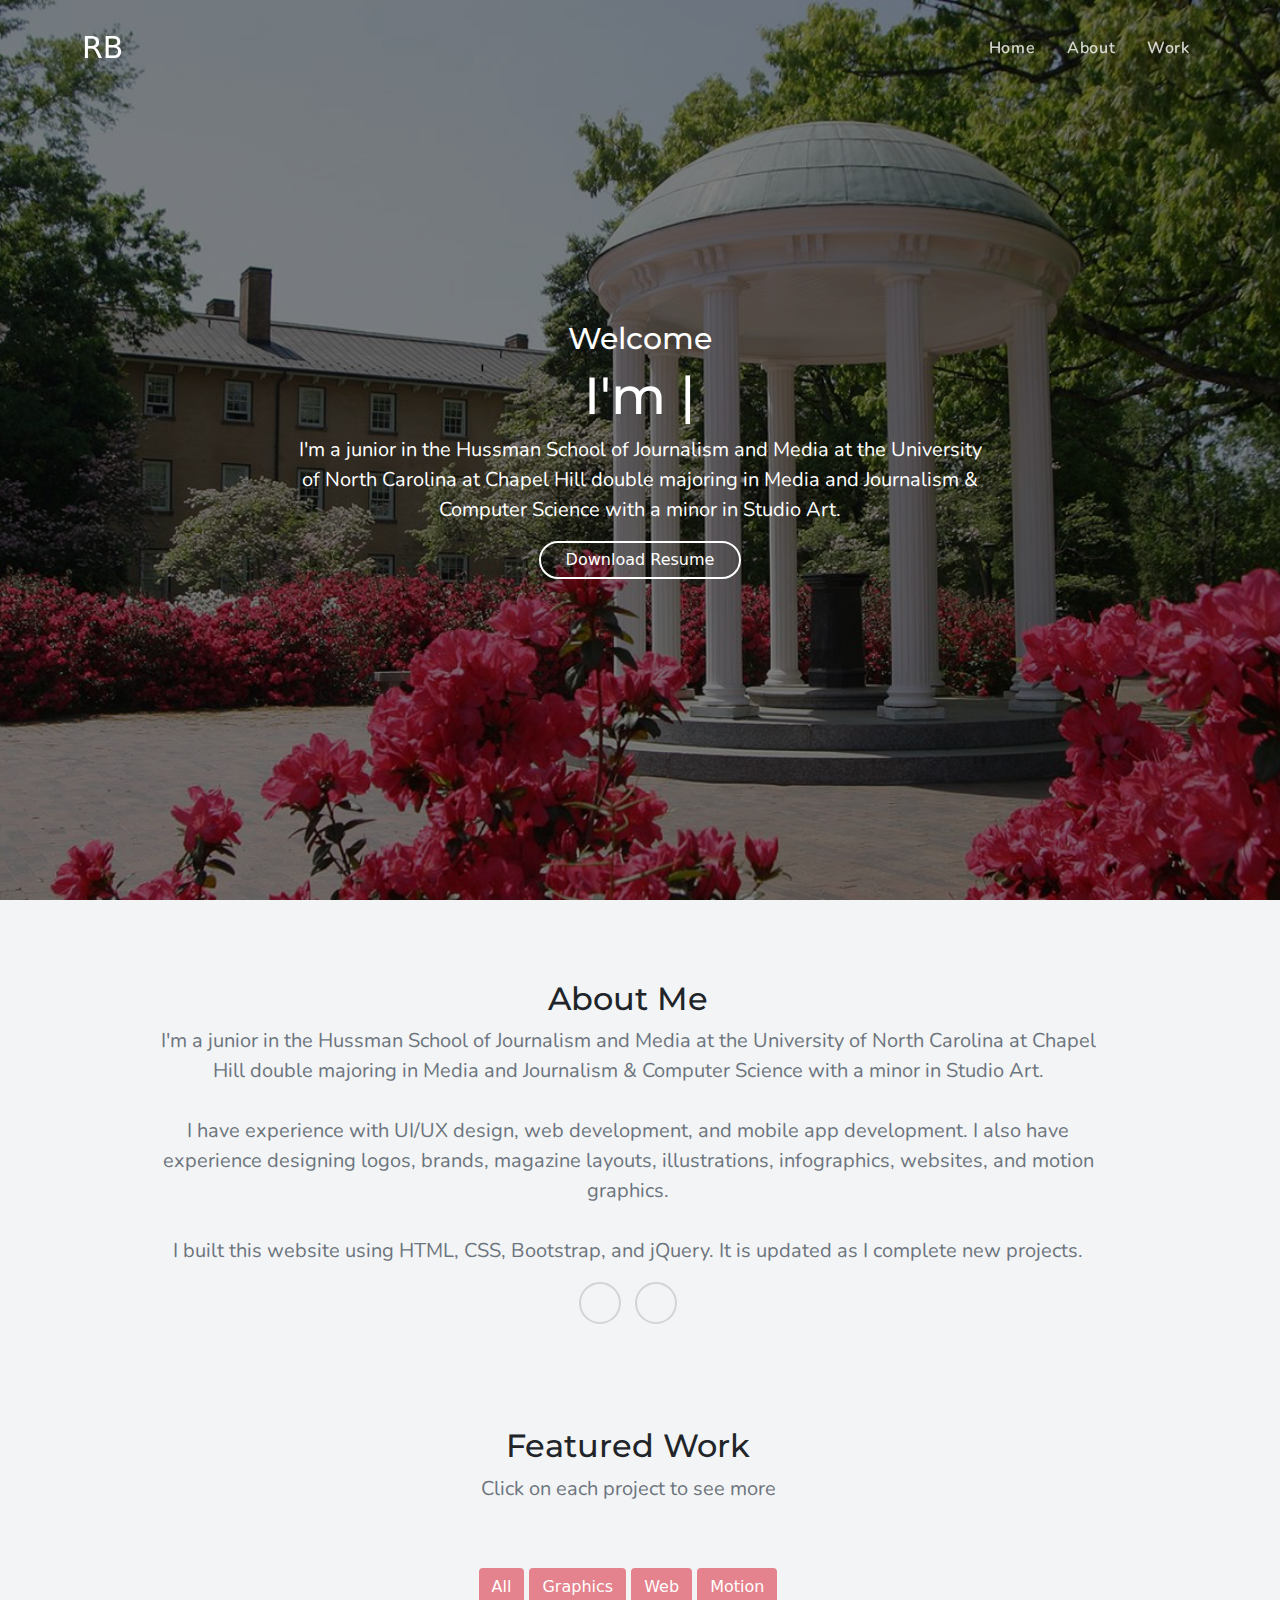
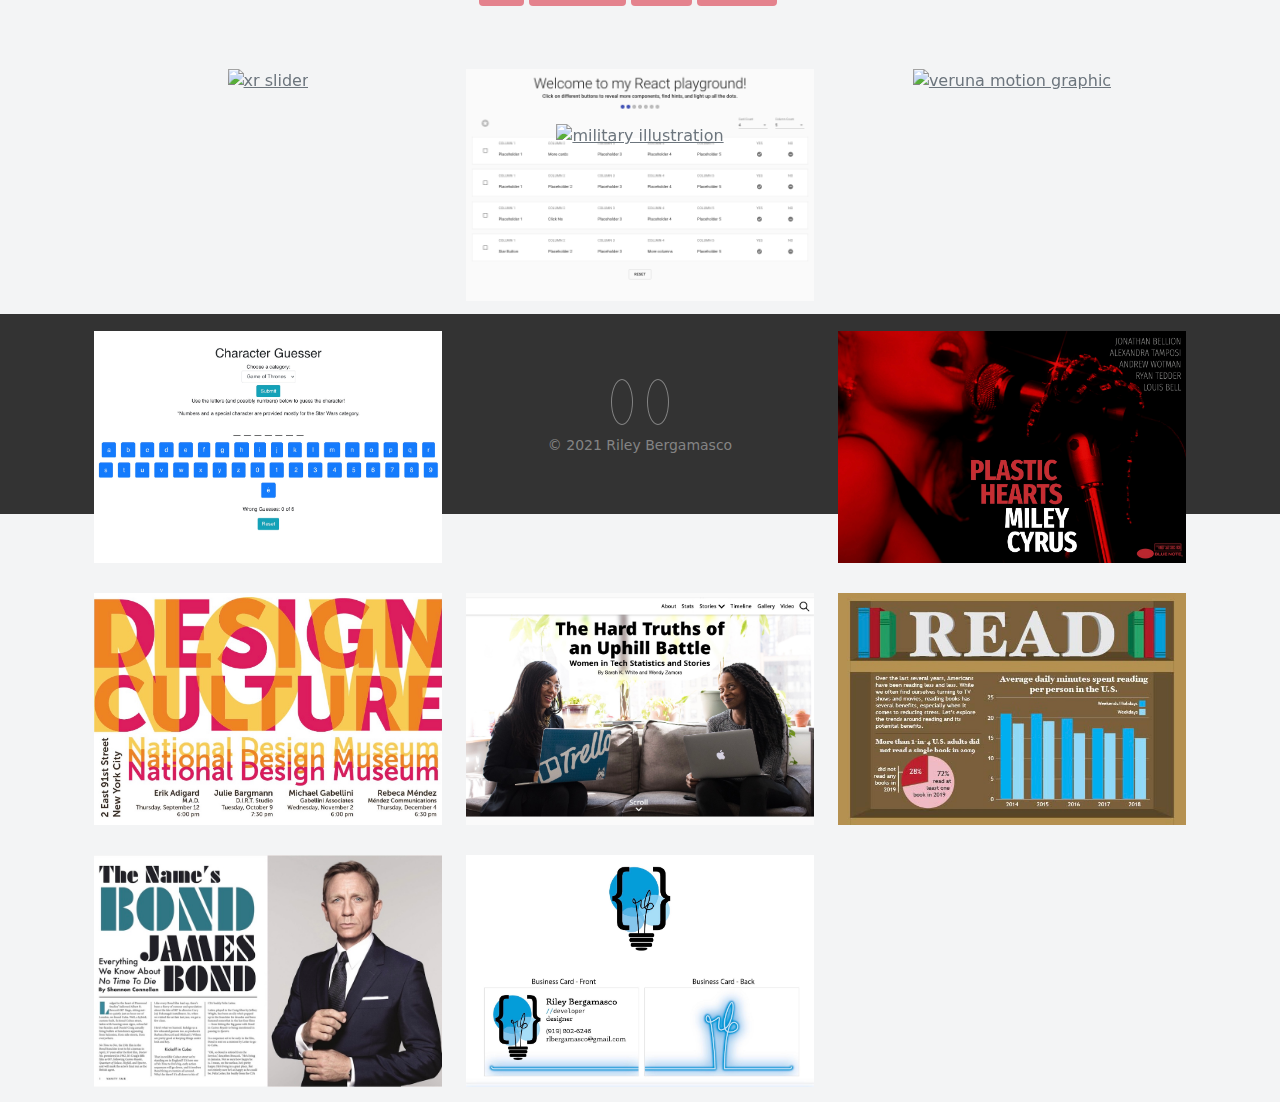
==== commit 94fe874d: "Added xr slides project" ====
--- a/index.html
+++ b/index.html
@@ -427,6 +427,20 @@
               data-category="2"
             >
               <div>
+                <a href="./web-design/xr-slides/"
+                  ><img
+                    src="./images/487-2-home.png"
+                    class="img-fluid"
+                    alt="xr slider"
+                /></a>
+              </div>
+            </div>
+
+            <div
+              class="col-xs-6 col-sm-4 col-md-4 filtr-item card-wrapper"
+              data-category="2"
+            >
+              <div>
                 <a href="./web-design/react-playground/"
                   ><img
                     src="./images/react-playground.png"
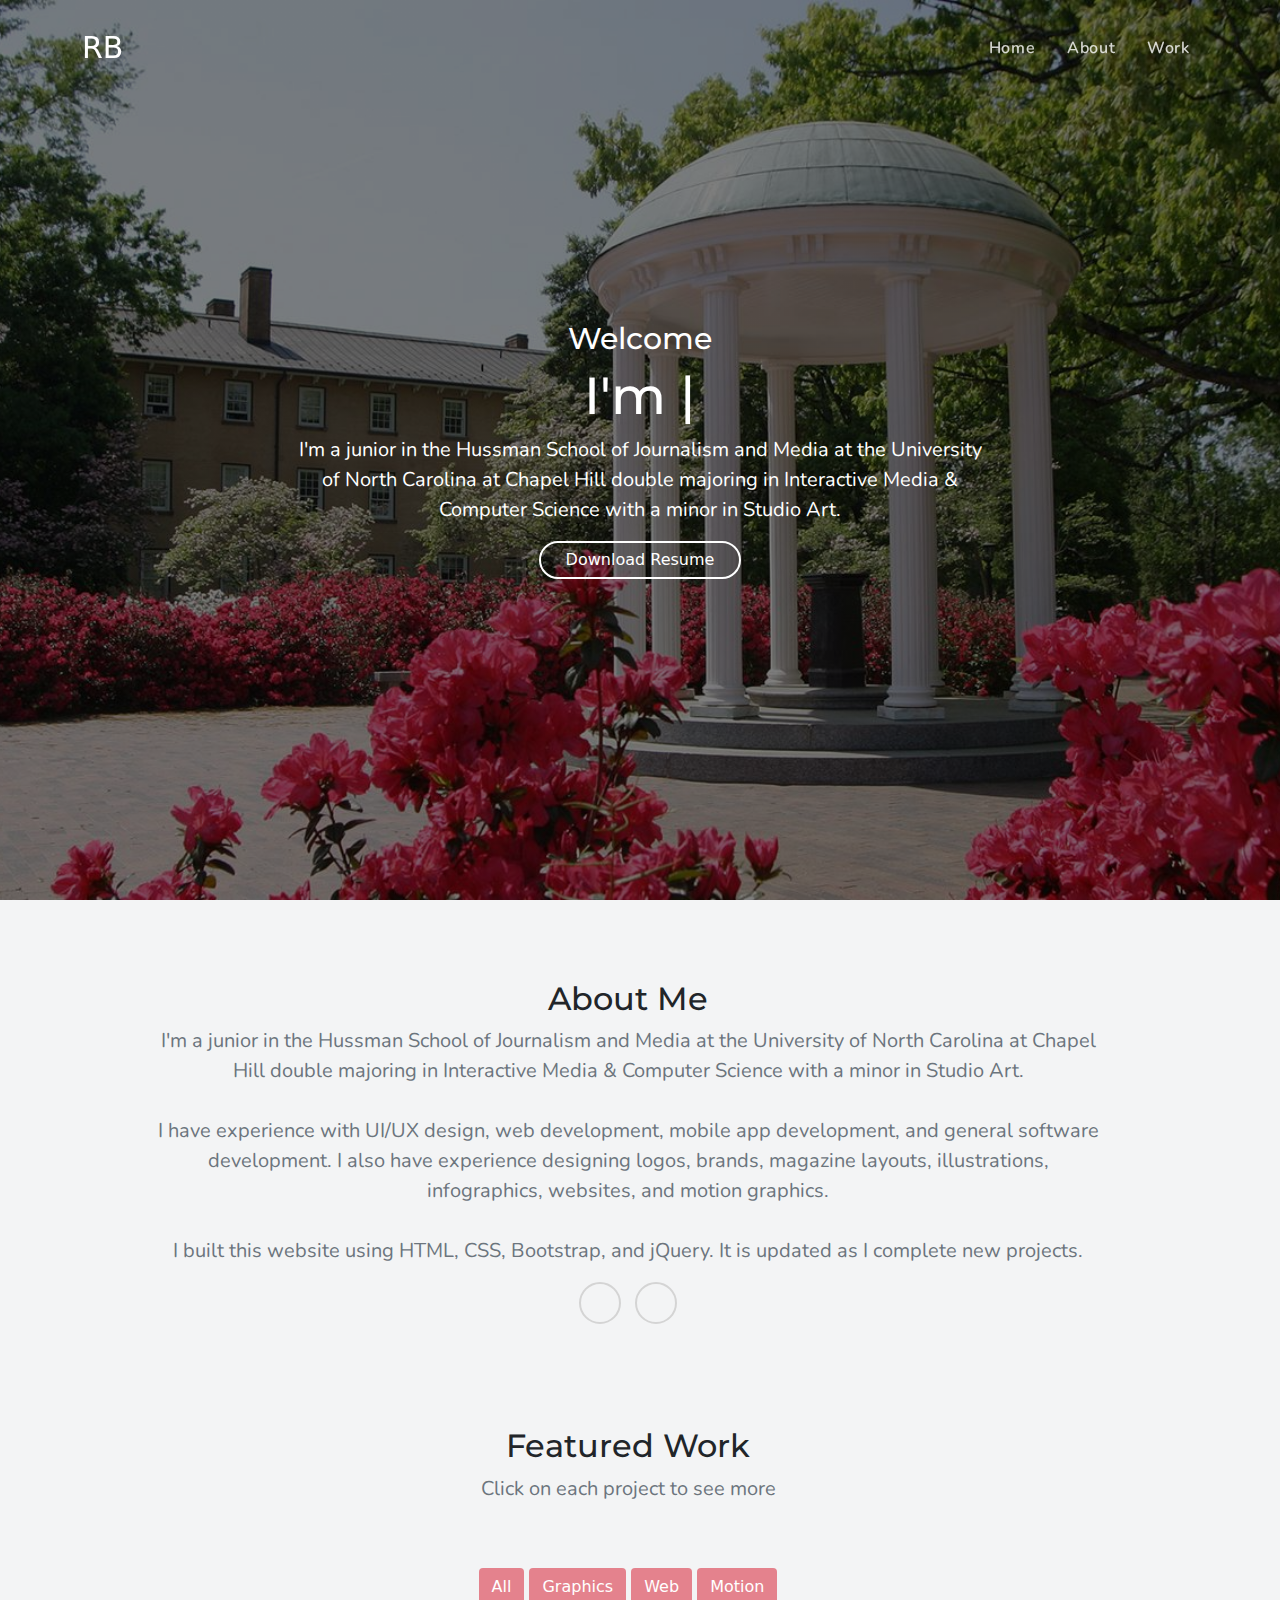
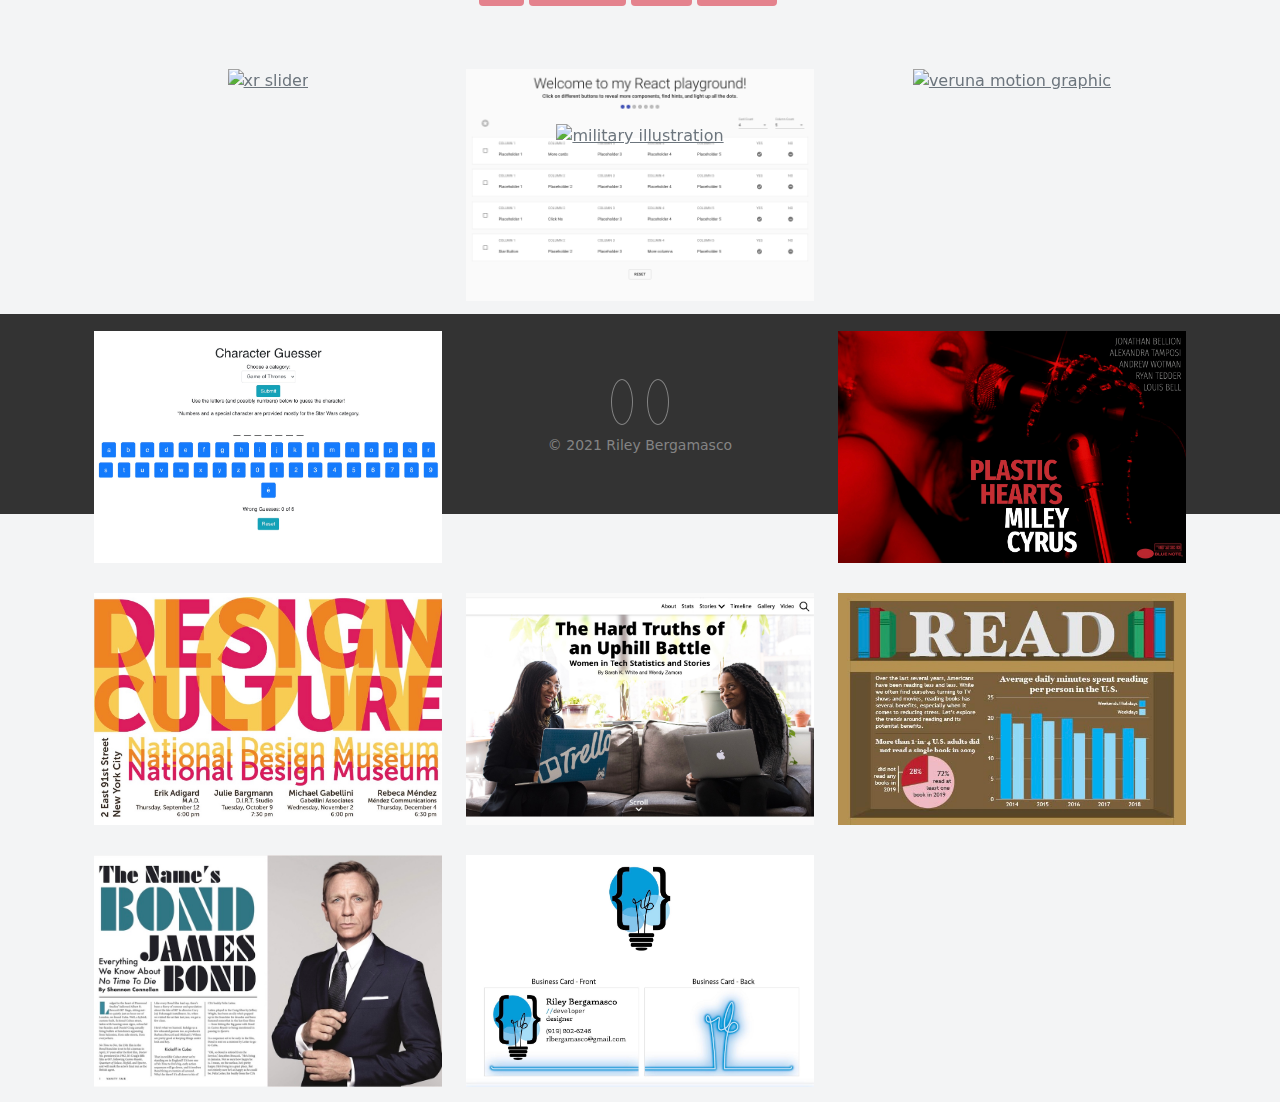
==== commit 8c71db11: "Updated resume" ====
--- a/index.html
+++ b/index.html
@@ -65,7 +65,7 @@
               <p>
                 I'm a junior in the Hussman School of Journalism and Media at
                 the University of North Carolina at Chapel Hill double majoring
-                in Media and Journalism & Computer Science with a minor in
+                in Interactive Media & Computer Science with a minor in
                 Studio Art.
               </p>
               <a
@@ -92,10 +92,10 @@
             <p class="text-center">
               I'm a junior in the Hussman School of Journalism and Media at
               the University of North Carolina at Chapel Hill double majoring
-              in Media and Journalism & Computer Science with a minor in
+              in Interactive Media & Computer Science with a minor in
               Studio Art. </br></br>
-              I have experience with UI/UX design, web development, and
-              mobile app development. I also have experience designing logos,
+              I have experience with UI/UX design, web development,
+              mobile app development, and general software development. I also have experience designing logos,
               brands, magazine layouts, illustrations, infographics, websites,
               and motion graphics. </br></br>
               I built this website using HTML, CSS, Bootstrap, and jQuery. It is
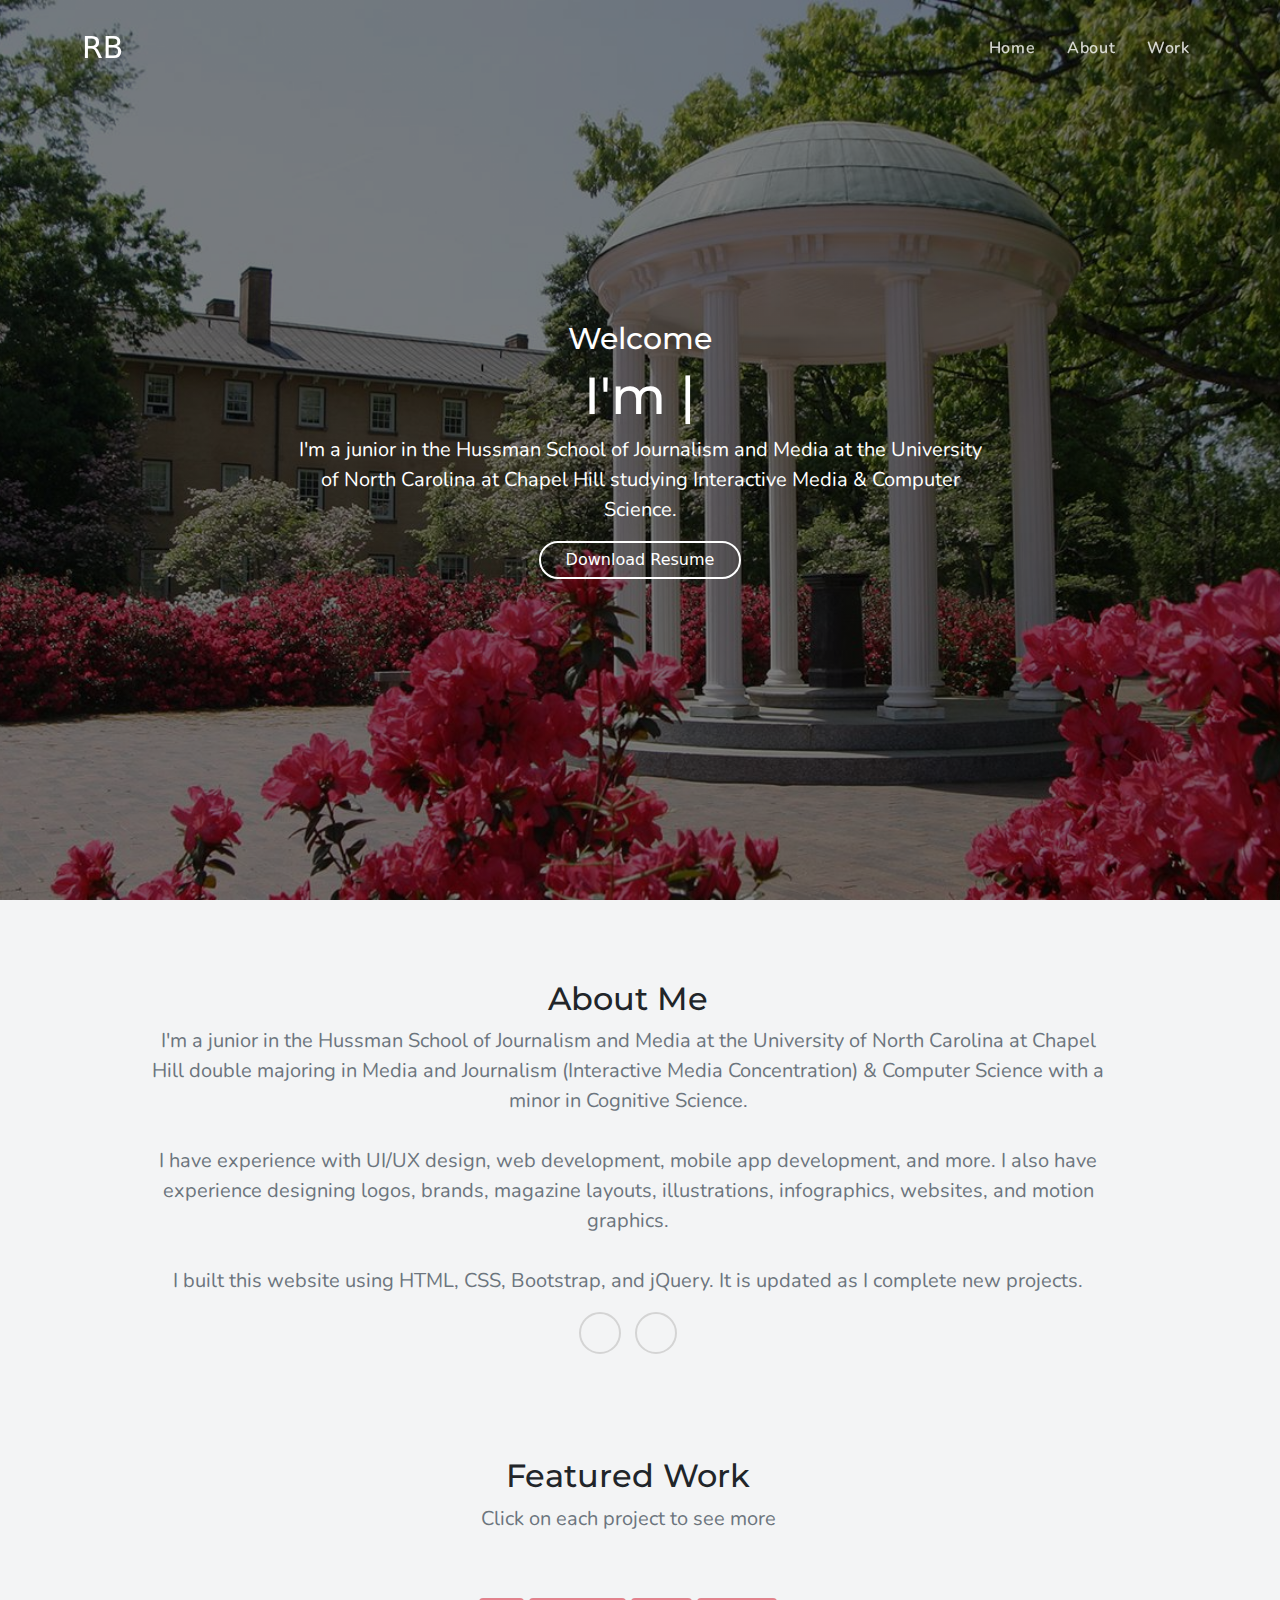
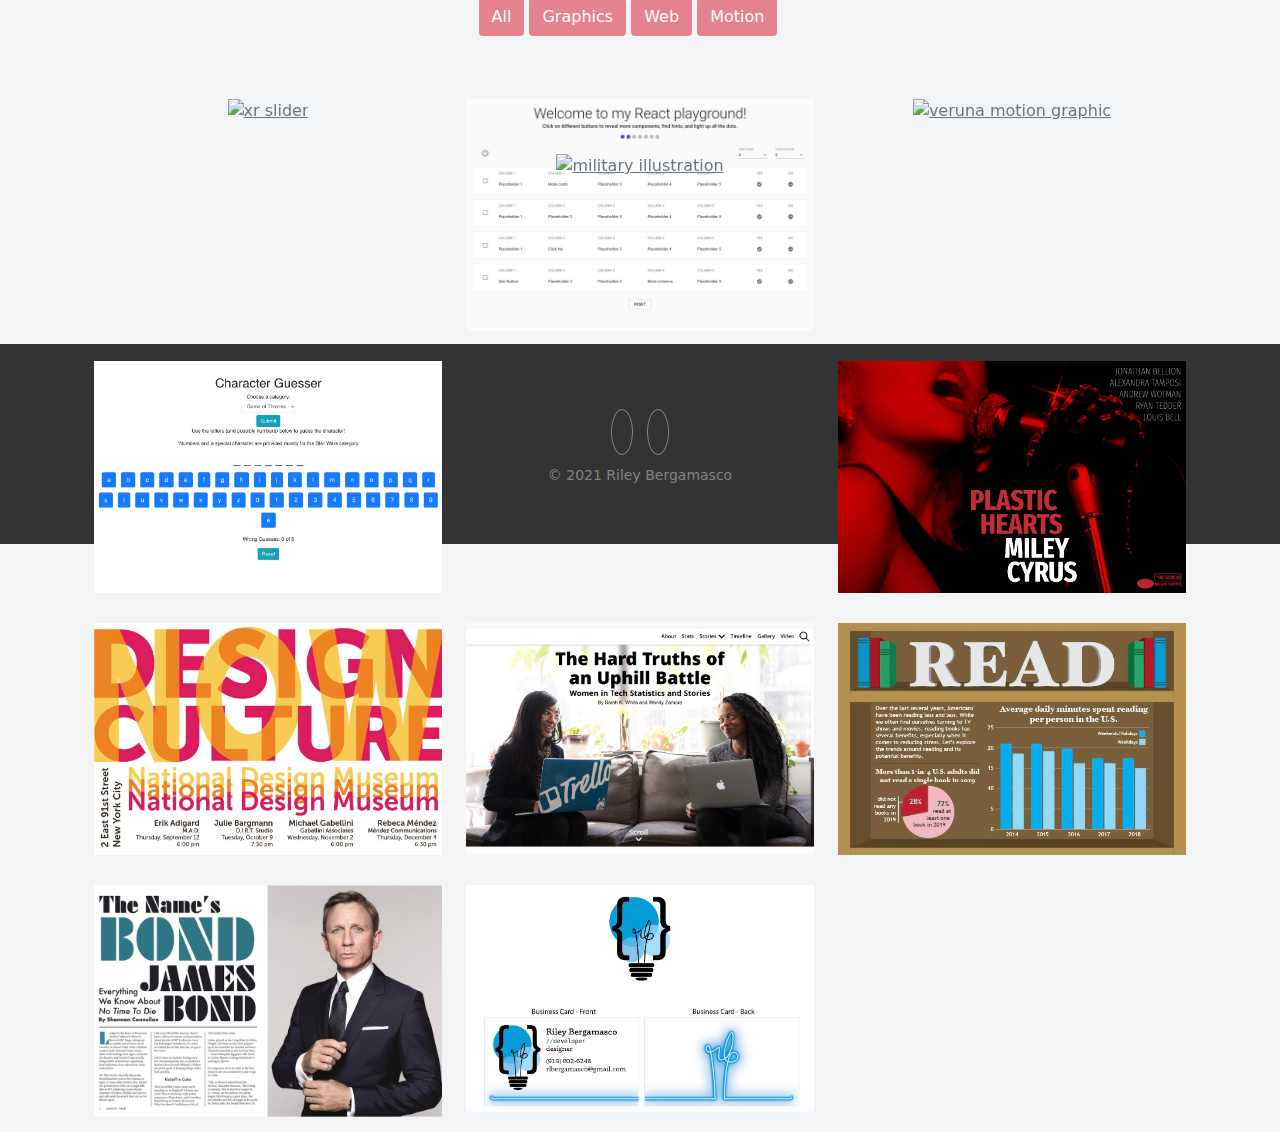
==== commit 2705fe9e: "Updated resume and tagline/about me" ====
--- a/index.html
+++ b/index.html
@@ -64,9 +64,8 @@
               </h1>
               <p>
                 I'm a junior in the Hussman School of Journalism and Media at
-                the University of North Carolina at Chapel Hill double majoring
-                in Interactive Media & Computer Science with a minor in
-                Studio Art.
+                the University of North Carolina at Chapel Hill studying Interactive
+                Media & Computer Science.
               </p>
               <a
                 href="./files/resume.pdf"
@@ -91,11 +90,11 @@
             <h2 class="text-center">About Me</h2>
             <p class="text-center">
               I'm a junior in the Hussman School of Journalism and Media at
-              the University of North Carolina at Chapel Hill double majoring
-              in Interactive Media & Computer Science with a minor in
-              Studio Art. </br></br>
+              the University of North Carolina at Chapel Hill double majoring in Media and
+              Journalism (Interactive Media Concentration) & Computer Science with a minor
+              in Cognitive Science.</br></br>
               I have experience with UI/UX design, web development,
-              mobile app development, and general software development. I also have experience designing logos,
+              mobile app development, and more. I also have experience designing logos,
               brands, magazine layouts, illustrations, infographics, websites,
               and motion graphics. </br></br>
               I built this website using HTML, CSS, Bootstrap, and jQuery. It is
@@ -121,285 +120,6 @@
         </div>
       </div>
     </section>
-
-    <!-- skills section -->
-
-    <!-- <section class="exp-class" id="exp-id">
-      <div class="container">
-        <div class="row">
-          <div
-            class="col-md-6 d-flex justify-content-center align-items-center"
-          >
-            <h3>My Skills</h3>
-          </div>
-          <div class="col-md-6">
-            <label>Java</label>
-            <div class="progress">
-              <div
-                class="progress-bar"
-                role="progressbar"
-                style="width: 0%"
-                aria-valuenow="0"
-                aria-valuemin="0"
-                aria-valuemax="100"
-              >
-                95%
-              </div>
-            </div>
-
-            <label>HTML</label>
-            <div class="progress">
-              <div
-                class="progress-bar"
-                role="progressbar"
-                style="width: 0%"
-                aria-valuenow="0"
-                aria-valuemin="0"
-                aria-valuemax="100"
-              >
-                95%
-              </div>
-            </div>
-
-            <label>CSS</label>
-            <div class="progress">
-              <div
-                class="progress-bar"
-                role="progressbar"
-                style="width: 0%"
-                aria-valuenow="0"
-                aria-valuemin="0"
-                aria-valuemax="100"
-              >
-                95%
-              </div>
-            </div>
-
-            <label>JavaScript</label>
-            <div class="progress">
-              <div
-                class="progress-bar"
-                role="progressbar"
-                style="width: 0%"
-                aria-valuenow="0"
-                aria-valuemin="0"
-                aria-valuemax="100"
-              >
-                95%
-              </div>
-            </div>
-
-            <label>Illustrator</label>
-            <div class="progress">
-              <div
-                class="progress-bar"
-                role="progressbar"
-                style="width: 0%"
-                aria-valuenow="0"
-                aria-valuemin="0"
-                aria-valuemax="100"
-              >
-                95%
-              </div>
-            </div>
-          </div>
-
-          <label>Photoshop</label>
-          <div class="progress">
-            <div
-              class="progress-bar"
-              role="progressbar"
-              style="width: 0%"
-              aria-valuenow="0"
-              aria-valuemin="0"
-              aria-valuemax="100"
-            >
-              95%
-            </div>
-          </div>
-
-          <label>InDesign</label>
-          <div class="progress">
-            <div
-              class="progress-bar"
-              role="progressbar"
-              style="width: 0%"
-              aria-valuenow="0"
-              aria-valuemin="0"
-              aria-valuemax="100"
-            >
-              95%
-            </div>
-          </div>
-        </div>
-      </div>
-    </section> -->
-
-    <!-- services section -->
-
-    <!-- <section class="services-class bg-sec r-p" id="services-id">
-      <div class="container text-center">
-        <div class="row">
-          <div class="col">
-            <h2>My Services</h2>
-            <p>What we offer to our clients.</p>
-          </div>
-        </div>
-
-        <div class="row">
-          <div class="col-lg-4">
-            <div class="card">
-              <div class="card-header">
-                <i class="fab fa-apple"></i>
-              </div>
-              <div class="card-body">
-                <h5 class="card-title">App Development</h5>
-                <div class="service-border"></div>
-                <p class="card-text">
-                  Lorem, ipsum dolor sit amet consectetur adipisicing elit.
-                  Asperiores earum incidunt saepe, sequi officiis vero.
-                </p>
-              </div>
-            </div>
-          </div>
-
-          <div class="col-lg-4">
-            <div class="card">
-              <div class="card-header">
-                <i class="fab fa-opencart"></i>
-              </div>
-              <div class="card-body">
-                <h5 class="card-title">E-Commerce Solutions</h5>
-                <div class="service-border"></div>
-                <p class="card-text">
-                  Lorem, ipsum dolor sit amet consectetur adipisicing elit.
-                  Asperiores earum incidunt saepe, sequi officiis vero.
-                </p>
-              </div>
-            </div>
-          </div>
-
-          <div class="col-lg-4">
-            <div class="card">
-              <div class="card-header">
-                <i class="fas fa-desktop"></i>
-              </div>
-              <div class="card-body">
-                <h5 class="card-title">Website Development</h5>
-                <div class="service-border"></div>
-                <p class="card-text">
-                  Lorem, ipsum dolor sit amet consectetur adipisicing elit.
-                  Asperiores earum incidunt saepe, sequi officiis vero.
-                </p>
-              </div>
-            </div>
-          </div>
-        </div>
-
-        <div class="row">
-          <div class="col-lg-4">
-            <div class="card">
-              <div class="card-header">
-                <i class="fab fa-apple"></i>
-              </div>
-              <div class="card-body">
-                <h5 class="card-title">App Development</h5>
-                <div class="service-border"></div>
-                <p class="card-text">
-                  Lorem, ipsum dolor sit amet consectetur adipisicing elit.
-                  Asperiores earum incidunt saepe, sequi officiis vero.
-                </p>
-              </div>
-            </div>
-          </div>
-
-          <div class="col-lg-4">
-            <div class="card">
-              <div class="card-header">
-                <i class="fab fa-opencart"></i>
-              </div>
-              <div class="card-body">
-                <h5 class="card-title">E-Commerce Solutions</h5>
-                <div class="service-border"></div>
-                <p class="card-text">
-                  Lorem, ipsum dolor sit amet consectetur adipisicing elit.
-                  Asperiores earum incidunt saepe, sequi officiis vero.
-                </p>
-              </div>
-            </div>
-          </div>
-
-          <div class="col-lg-4">
-            <div class="card">
-              <div class="card-header">
-                <i class="fas fa-desktop"></i>
-              </div>
-              <div class="card-body">
-                <h5 class="card-title">Website Development</h5>
-                <div class="service-border"></div>
-                <p class="card-text">
-                  Lorem, ipsum dolor sit amet consectetur adipisicing elit.
-                  Asperiores earum incidunt saepe, sequi officiis vero.
-                </p>
-              </div>
-            </div>
-          </div>
-        </div>
-      </div>
-    </section> -->
-
-    <!-- testimony section -->
-    <!-- <setion class="testimony-class r-p bg-sec" id="testimony-id">
-      <div class="container text-center">
-        <div class="row">
-          <div class="col">
-            <h2>Testimony</h2>
-            <p>What people say about me.</p>
-          </div>
-        </div>
-        <div class="row">
-          <div class="col">
-            <div class="owl-carousel owl-theme">
-              <div class="item">
-                <div class="text-center test-item">
-                  <i class="fas fa-quote-left"></i>
-                  <div><img src="" class="mx-auto test-img rounded-circle" alt="someone"></div>
-                  <p class="text-muted">Lorem ipsum dolor sit amet consectetur adipisicing elit. Reiciendis, eligendi.</p>
-                  <p class="test-name">Name of person, title/company</p>
-                </div>
-              </div>
-
-              <div class="item">
-                <div class="text-center test-item">
-                  <i class="fas fa-quote-left"></i>
-                  <div><img src="" class="mx-auto test-img rounded-circle" alt="someone"></div>
-                  <p class="text-muted">Lorem ipsum dolor sit amet consectetur adipisicing elit. Reiciendis, eligendi.</p>
-                  <p class="test-name">Name of person, title/company</p>
-                </div>
-              </div>
-
-              <div class="item">
-                <div class="text-center test-item">
-                  <i class="fas fa-quote-left"></i>
-                  <div><img src="" class="mx-auto test-img rounded-circle" alt="someone"></div>
-                  <p class="text-muted">Lorem ipsum dolor sit amet consectetur adipisicing elit. Reiciendis, eligendi.</p>
-                  <p class="test-name">Name of person, title/company</p>
-                </div>
-              </div>
-
-              <div class="item">
-                <div class="text-center test-item">
-                  <i class="fas fa-quote-left"></i>
-                  <div><img src="" class="mx-auto test-img rounded-circle" alt="someone"></div>
-                  <p class="text-muted">Lorem ipsum dolor sit amet consectetur adipisicing elit. Reiciendis, eligendi.</p>
-                  <p class="test-name">Name of person, title/company</p>
-                </div>
-              </div>
-            </div>
-          </div>
-        </div>
-      </div>
-    </setion> -->
 
     <!-- work section -->
 
